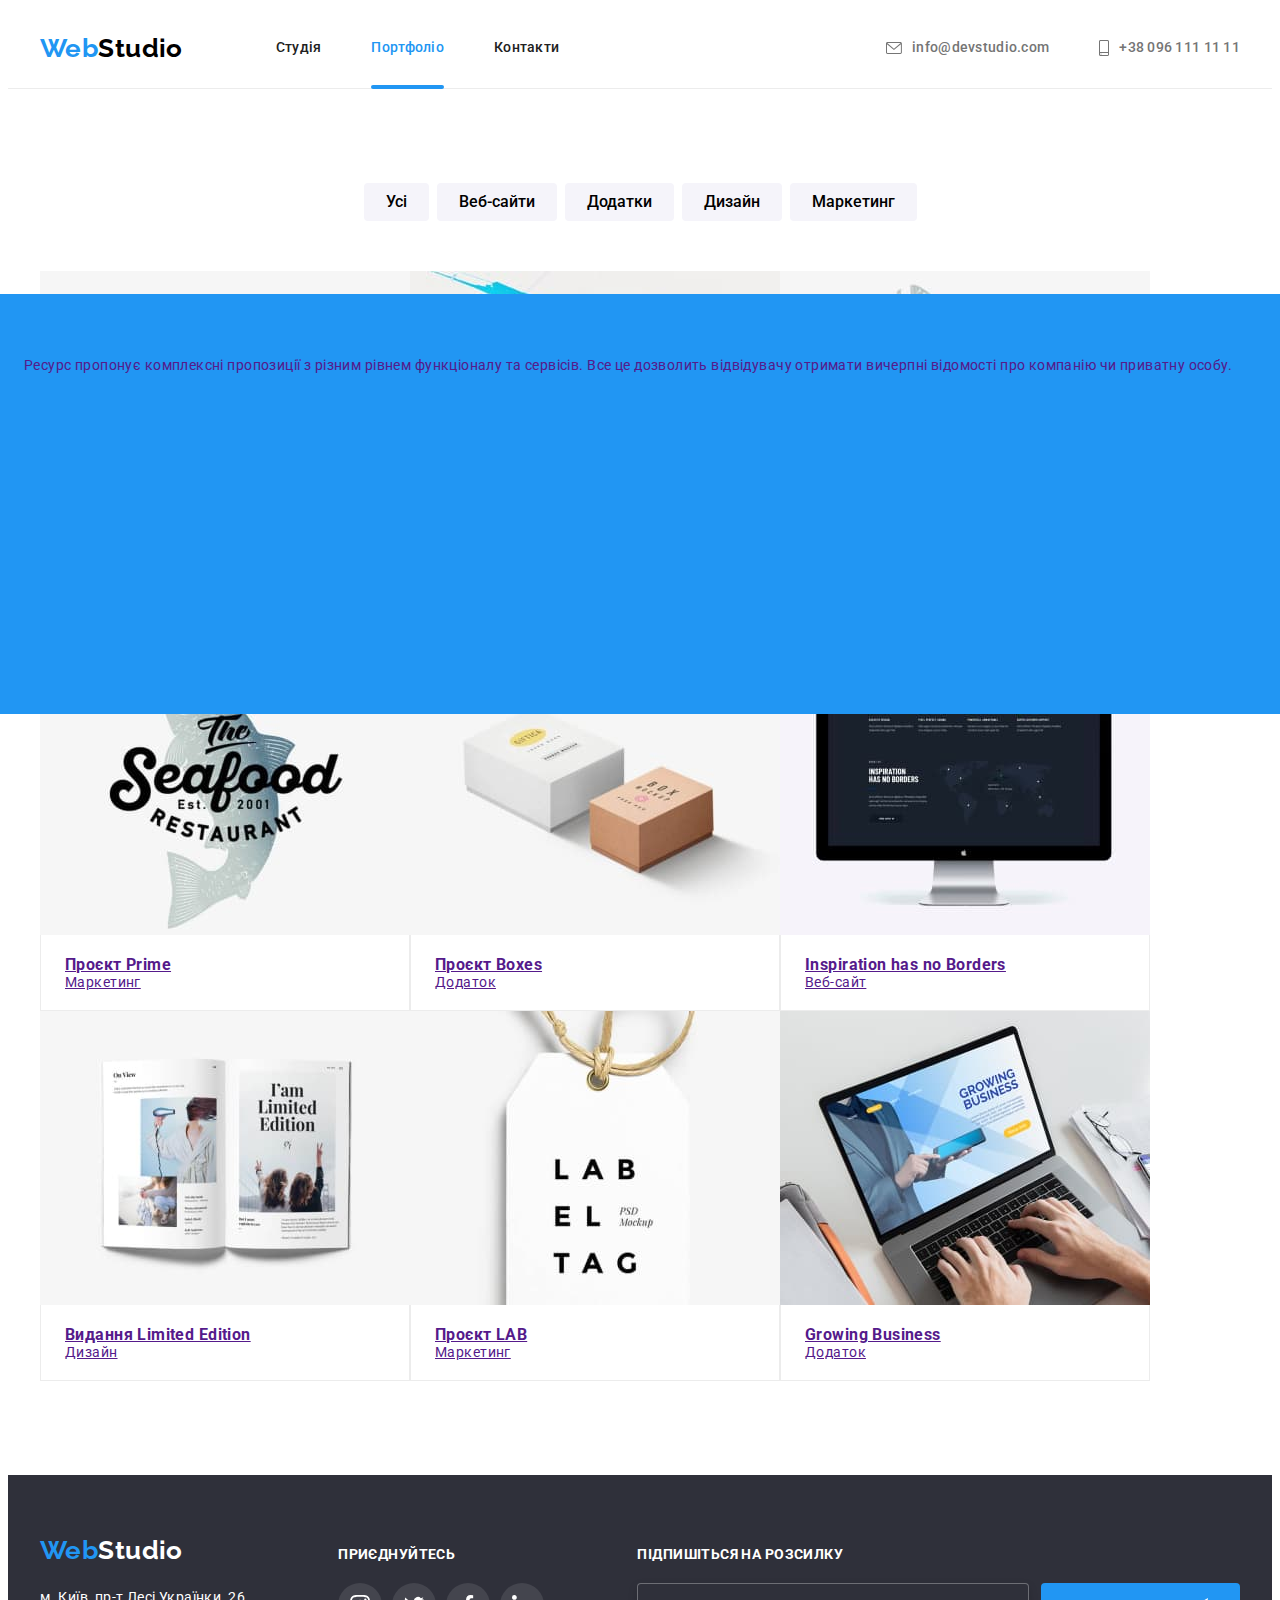
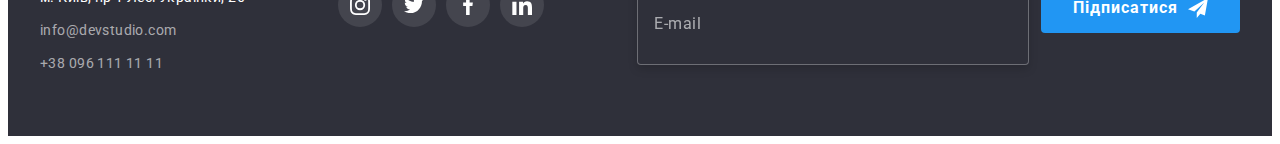
==== portfolio.html @ 53ff7c32 "update portfolio.html" ====
<!DOCTYPE html>
<html lang="uk">

<head>
	<meta charset="UTF-8" />
	<meta http-equiv="X-UA-Compatible" content="IE=edge" />
	<meta name="viewport" content="width=device-width, initial-scale=1.0" />
	<title>goit-markup-hw-07</title>
	<link rel="preconnect" href="https://fonts.googleapis.com">
	<link rel="preconnect" href="https://fonts.gstatic.com" crossorigin>
	<link
		href="https://fonts.googleapis.com/css2?family=Raleway:wght@700&family=Roboto:wght@400;500;700;900&display=swap"
		rel="stylesheet">
	<link rel="stylesheet" href="https://cdnjs.cloudflare.com/ajax/libs/modern-normalize/1.1.0/modern-normalize.min.css"
		integrity="sha512-wpPYUAdjBVSE4KJnH1VR1HeZfpl1ub8YT/NKx4PuQ5NmX2tKuGu6U/JRp5y+Y8XG2tV+wKQpNHVUX03MfMFn9Q=="
		crossorigin="anonymous" referrerpolicy="no-referrer" />
	<link rel="stylesheet" href="./css/styles.css" />

</head>

<body>
	<header class="page-header">
		<div class="container">
			<div class="header-container">
				<nav class="site-nav">
					<a class="logo" href="./index.html">Web<span class="logo-header">Studio</span></a>
					<ul class="list header-list">
						<li class="nav-item">
							<a class="link nav-link" href="./index.html">Студія</a>
						</li>
						<li class="nav-item">
							<a class="link nav-link current" href="./portfolio.html">Портфоліо</a>
						</li>
						<li class="nav-item">
							<a class="link nav-link" href="#">Контакти</a>
						</li>
					</ul>
				</nav>
				<ul class="list header-address">
					<li class="address-item">
						<a class="link address-link" href="mailto:info@devstudio.com">
							<svg width="16" height="12">
								<use href="./images/icons.svg#icon-envelope"></use>
							</svg>
							info@devstudio.com
						</a>
					</li>
					<li class="address-item">
						<a class="link phone-link" href="tel:+380961111111">
							<svg width="10" height="16">
								<use href="./images/icons.svg#icon-smartphone"></use>
							</svg>
							+38 096 111 11 11
						</a>
					</li>
				</ul>
			</div>
		</div>
	</header>

	<main>
		<section class="section">

			<div class="container">

				<h1 class="visually-hidden">Портфоліо</h1>
				<ul class="list filter-list">
					<li>
						<button class="portfolio-button" type="button">Усі</button>
					</li>
					<li>
						<button class="portfolio-button" type="button">Веб-сайти</button>
					</li>
					<li>
						<button class="portfolio-button" type="button">Додатки</button>
					</li>
					<li>
						<button class="portfolio-button" type="button">Дизайн</button>
					</li>
					<li>
						<button class="portfolio-button" type="button">Маркетинг</button>
					</li>
				</ul>


				<ul class="portfolio-work list">


					<li class="portfolio-work__item">
						<a class="portfolio-work__link" href="">
							<div class="portfolio-work__image">
								<img src="./images/website.jpg" alt="Ноутбук с зображенням сайту" width="370" />
								<div class="overlay">
									<p class="overlay__text">Ресурс пропонує комплексні пропозиції з різним рівнем функціоналу та
										сервісів. Все це
										дозволить відвідувачу отримати
										вичерпні відомості про компанію чи приватну особу.
									</p>
								</div>
							</div>
							<div class="portfolio-card">
								<h3 class="portfolio-card__title">Технокряк</h3>
								<p class="portfolio-card__subtitle">Веб-сайт</p>
							</div>
						</a>
					</li>

					<li class="portfolio-work__item">
						<a class="portfolio-work__link" href="">
							<div class="portfolio-work__image">
								<img src="./images/poster.jpg" alt="Два гравця в баскетбол" width="370" />
								<div class="overlay">
									<p class="overlay__text">Ресурс пропонує комплексні пропозиції з різним рівнем функціоналу та
										сервісів. Все це
										дозволить відвідувачу отримати
										вичерпні відомості про компанію чи приватну особу.
									</p>
								</div>
							</div>
							<div class="portfolio-card">
								<h3 class="portfolio-card__title">Постер New Orlean vs Golden Star</h3>
								<p class="portfolio-card__subtitle">Дизайн</p>
							</div>
						</a>
					</li>
					<li class="portfolio-work__item">
						<a class="portfolio-work__link" href="">
							<div class="portfolio-work__image">
								<img src="./images/restaurant-seafood.jpg" alt="Емблема ресторану " width="370" />
								<div class="overlay">
									<p class="overlay__text">Ресурс пропонує комплексні пропозиції з різним рівнем функціоналу та
										сервісів. Все це
										дозволить відвідувачу отримати
										вичерпні відомості про компанію чи приватну особу.
									</p>
								</div>
							</div>
							<div class="portfolio-card">
								<h3 class="portfolio-card__title">Ресторан Seafood</h3>
								<p class="portfolio-card__subtitle">Додаток</p>
							</div>
						</a>
					</li>
					<li class="portfolio-work__item">
						<a class="portfolio-work__link" href="">
							<div class="portfolio-work__image">
								<img src="./images/restaurant-seafood.jpg" alt="Емблема ресторану " width="370" />
								<div class="overlay">
									<p class="overlay__text">Ресурс пропонує комплексні пропозиції з різним рівнем функціоналу та
										сервісів. Все це
										дозволить відвідувачу отримати
										вичерпні відомості про компанію чи приватну особу.
									</p>
								</div>
							</div>
							<div class="portfolio-card">
								<h3 class="portfolio-card__title">Проєкт Prime</h3>
								<p class="portfolio-card__subtitle">Маркетинг</p>
							</div>
						</a>
					</li>
					<li class="portfolio-work__item">
						<a class="portfolio-work__link" href="">
							<div class="portfolio-work__image">
								<img src="./images/boxes.jpg" alt="Дві коробки" width="370" />
								<div class="overlay">
									<p class="overlay__text">Ресурс пропонує комплексні пропозиції з різним рівнем функціоналу та
										сервісів. Все це
										дозволить відвідувачу отримати
										вичерпні відомості про компанію чи приватну особу.
									</p>
								</div>
							</div>
							<div class="portfolio-card">
								<h3 class="portfolio-card__title">Проєкт Boxes</h3>
								<p class="portfolio-card__subtitle">Додаток</p>
							</div>
						</a>
					</li>
					<li class="portfolio-work__item">
						<a class="portfolio-work__link" href="">
							<div class="portfolio-work__image">
								<img src="./images/monoblock-apple.jpg" alt="Комп'ютер" width="370" />
								<div class="overlay">
									<p class="overlay__text">Ресурс пропонує комплексні пропозиції з різним рівнем функціоналу та
										сервісів. Все це
										дозволить відвідувачу отримати
										вичерпні відомості про компанію чи приватну особу.
									</p>
								</div>
							</div>
							<div class="portfolio-card">
								<h3 class="portfolio-card__title">Inspiration has no Borders</h3>
								<p class="portfolio-card__subtitle">Веб-сайт</p>
							</div>
						</a>
					</li>
					<li class="portfolio-work__item">
						<a class="portfolio-work__link" href="">
							<div class="portfolio-work__image">
								<img src="./images/magazine.jpg" alt="Журнал" width="370" />
								<div class="overlay">
									<p class="overlay__text">Ресурс пропонує комплексні пропозиції з різним рівнем функціоналу та
										сервісів. Все це
										дозволить відвідувачу отримати
										вичерпні відомості про компанію чи приватну особу.
									</p>
								</div>
							</div>
							<div class="portfolio-card">
								<h3 class="portfolio-card__title">Видання Limited Edition</h3>
								<p class="portfolio-card__subtitle">Дизайн</p>
							</div>
						</a>
					</li>
					<li class="portfolio-work__item">
						<a class="portfolio-work__link" href="">
							<div class="portfolio-work__image">
								<img src="./images/label.jpg" alt="Лейба" width="370" />
								<div class="overlay">
									<p class="overlay__text">Ресурс пропонує комплексні пропозиції з різним рівнем функціоналу та
										сервісів. Все це
										дозволить відвідувачу отримати
										вичерпні відомості про компанію чи приватну особу.
									</p>
								</div>
							</div>
							<div class="portfolio-card">
								<h3 class="portfolio-card__title">Проєкт LAB</h3>
								<p class="portfolio-card__subtitle">Маркетинг</p>
							</div>
						</a>
					</li>
					<li class="portfolio-work__item">
						<a class="portfolio-work__link" href="">
							<div class="portfolio-work__image">
								<img src="./images/growing-business.jpg" alt="Людина працює за ноутбуком" width="370" />
								<div class="overlay">
									<p class="overlay__text">Ресурс пропонує комплексні пропозиції з різним рівнем функціоналу та
										сервісів. Все це
										дозволить відвідувачу отримати
										вичерпні відомості про компанію чи приватну особу.
									</p>
								</div>
							</div>
							<div class="portfolio-card">
								<h3 class="portfolio-card__title" lang="en">Growing Business</h3>
								<p class="portfolio-card__subtitle">Додаток</p>
							</div>
						</a>
					</li>
				</ul>
			</div>
		</section>
	</main>
	<footer class="page-footer">
		<div class="container footer-container">
			<div class="footer-main">
				<a class="logo" href="./index.html">Web<span class="logo-footer">Studio</span></a>
				<address class="address">
					<ul class="list">
						<li class="address-footer">
							<a class="link" href="https://goo.gl/maps/2ffVsnF2zKhLbxtcA" target="_blank"
								rel="noopener noreferrer nofollow">м.
								Київ, пр-т Лесі Українки, 26</a>
						</li>
						<li class="mail-footer">
							<a class="link" href="mailto:info@devstudio.com">info@devstudio.com</a>
						</li>
						<li class="phone-footer">
							<a class="link" href="tel:+380961111111">+38 096 111 11 11</a>
						</li>
					</ul>
				</address>
			</div>
			<div class="footer-network">
				<h3 class="footer-title">приєднуйтесь</h3>
				<ul class="list network-list">
					<li class="network-item">
						<a class="link network-link" href="">
							<svg class="network-icon" width="20" height="20">
								<use href="./images/icons.svg#icon-instagram"></use>
							</svg>
						</a>
					</li>
					<li class="network-item">
						<a class="network-link" href="">
							<svg class="network-icon" width="20" height="20">
								<use href="./images/icons.svg#icon-twitter"></use>
							</svg>
						</a>
					</li>
					<li class="network-item">
						<a class="network-link" href="">
							<svg class="network-icon" width="20" height="20">
								<use href="./images/icons.svg#icon-facebook"></use>
							</svg>
						</a>
					</li>
					<li class="network-item">
						<a class="network-link" href="">
							<svg class="network-icon" width="20" height="20">
								<use href="./images/icons.svg#icon-linkedin"></use>
							</svg>
						</a>
					</li>
				</ul>
			</div>

			<div class="footer-mailing">
				<h3 class="footer-title">Підпишіться на розсилку</h3>
				<ul class="list mailing-list">
					<li><input class="footer-frm" id="mail" type="email" name="mail" placeholder="E-mail" /></li>
					<li><button class="footer-btn" type="button">Підписатися
							<svg class="icon-mailing" width="20" height="20">
								<use href="./images/icons.svg#icon-send"></use>
							</svg>
						</button></li>
				</ul>
			</div>

		</div>

	</footer>
</body>

</html>
---- css/styles.css ----
:root {
	--primery-text-color: #212121;
	--secondary-text-color: #757575;
	--main-white-color: #FFFFFF;
	--accent-color: #2196F3;
	--secondary-background-color: #2F303A;
	--team-background-color : #F5F4FA;
	--logo-main-color: #000000;
	--addrees-color: rgba(255, 255, 255, 0.6);
	--secondary-accent-color: #188CE8;
	--border-color: #ECECEC;
	--background-hero-color: #C4C4C4;
	--icons-color: #AFB1B8;
	--timing-function: cubic-bezier(0.4, 0, 0.2, 1);
}

.visually-hidden {
	position: absolute;
	white-space: nowrap;
	width: 1px;
	height: 1px;
	overflow: hidden;
	border: 0;
	padding: 0;
	clip: rect(0 0 0 0);
	clip-path: inset(50%);
	margin: -1px;
}

body{
	color: var(--primery-text-color);
	background-color: var(--main-white-color);
	font-size: 14px;
	font-family: 'Roboto', sans-serif;
	letter-spacing: 0.03em;
}

h1,
h2, 
h3,
h4,
h5,
h6,
p,
ul{
	margin: 0;
	padding: 0;
}

img{
	display: block;
	max-width: 100%;
	height: auto;
}

.list {
	list-style: none;
}

.link {
	text-decoration: none;
	color: inherit;

	transition: color 250ms var(--timing-function);
}

.link:hover,
.link:focus {
	color: var(--accent-color);
}

.container{
	max-width: 1200px;
	margin-left: auto;
	margin-right: auto;
	padding-left: 15px;
	padding-right: 15px;
	/* outline: 2px solid green; */
}

.section {
	padding-bottom: 94px;
	padding-top: 94px;
}

/* header */
.page-header{
	border-bottom: 1px solid var(--border-color);
	}

.header-container{
	display: flex;
	align-items: center;
	justify-content: space-between;
	}
/* Top-line */

/* logo */

.logo{
	color: var(--accent-color);
	font-family: 'Raleway', sans-serif;
	font-weight: 700;
	font-size: 26px;
	line-height: 1.19;
	text-decoration: none;
}

.logo-header{
	color: var(--logo-main-color);

	transition: color 250ms var(--timing-function);
}


.logo .logo-header:hover,
.logo .logo-header:focus{
	color: var(--accent-color);
}

/* navigation */

.site-nav {
	display: flex;
	align-items: center;
}

.nav-link {
	position: relative;

	display: block;
	padding-top: 32px;
	padding-bottom: 32px;
}

.nav-item+.nav-item {
	display: flex;
	margin-left: 50px;
}

.header-list {
	font-weight: 500;
	font-size: 14px;
	line-height: 1.14;
	letter-spacing: 0.02em;

	display: flex;
	margin-left: 93px;
}

.current {
	color: var(--accent-color);
}

/*підкреслення посилання поточної сторінки через ::after та позиціювання  (position: relative; 	position: absolute;)*/

.nav-link.current::after{
	position: absolute;
	content: '';
	bottom: -1px;
	left: 0;

	width: 100%;
	height: 4px;

	background-color: var(--accent-color);
	border-radius: 2px;


}

/* header address */

.header-address{
	color: var(--secondary-text-color);
	font-weight: 500;
	letter-spacing: 0.02em;
	line-height: 1.14;

	display: flex;
	align-items: center;
}

.address-item + .address-item{
	margin-left: 50px;
}

.address-link{
	display: flex;
	fill: currentColor;
	align-items: center;
	gap: 10px;
}

.phone-link{
	display: flex;
	fill: currentColor;
	align-items: center;
	gap: 10px;
}

/* Hero */
.hero{
	background-color: var(--background-hero-color);
	}

.hero-background {
	max-width: 1600px;
	height: 600px;
	margin-left: auto;
	margin-right: auto;

	background-image: linear-gradient(to right, 
	rgba(47, 48, 58, 0.4),rgba(47, 48, 58, 0.4)),
	url('../images/hero-image.jpg');
	background-size: cover;
	background-position: center;
}

.hero-container{
	padding-top: 200px;
	padding-bottom: 200px;
}

.hero-title{
	color: var(--main-white-color);
	font-weight: 900;
	font-size: 44px;
	line-height: 1.36;
	letter-spacing: 0.06em;
	text-transform: uppercase;
	text-align: center;

	margin-left: auto;
	margin-right: auto;
	width: 696px;
	}
	
.hero-button{
	color: var(--main-white-color);
	background-color: var(--accent-color);
	font-family: inherit;
	font-weight: 700;
	font-size: 16px;
	line-height: 1.87;
	font-style: normal;
	cursor: pointer;
	letter-spacing: 0.06em;
	
	padding: 10px 32px;
	text-align: center;
	display: flex;
	align-items: center;

	border-radius: 4px;
	border: 0;
	box-shadow: 0px 4px 4px rgba(0, 0, 0, 0.15);
	margin-left: auto;
	margin-right: auto;
	margin-top: 30px;
	
	transition: background-color 250ms var(--timing-function);
}

.hero-button:hover,
.hero-button:focus{
	background-color: var(--secondary-accent-color);
}

/* Modal */

.backdrop{
position: fixed;
top:0;
left:0;
z-index: 1;

width: 100%;
height: 100%;

background-color: rgba(0, 0, 0, 0.2);

opacity: 1;
transition: opacity 250ms var(--timing-function);

}

.backdrop.is-hidden{
	opacity: 0;
	pointer-events: none;
	/* visibility: hidden; ? */
}

.backdrop.is-hidden .modal{
	transform: scale(0.5) translate(-50%, -50%);
}

.modal{
	position: absolute;
	top: 50%;
	left: 50%;
		
	width: 528px;
	
	padding: 40px;
	
	background-color: var(--main-white-color);

	transform: scale(1) translate(-50%, -50%);

	transition: transform 250ms var(--timing-function);
}

.modal-button{
	width: 30px;
	height: 30px;

	display: flex;
	justify-content: center;
	align-items: center;

	border-radius: 50%;
	border: 1px solid rgba(0, 0, 0, 0.1);
	background: var(--main-white-color);
	
	position: absolute;
	top: 8px;
	right: 8px;

	cursor: pointer;
}

.close-icon {
	fill: currentColor;
	transition: fill 250ms var(--timing-function);
}

.modal-button:hover .close-icon{
	fill: var(--accent-color)
}

	/* signup-form */

.form-title{
		
	font-weight: 700;
	font-size: 20px;
	line-height: 1.15;
		
	text-align: center;

	margin-bottom: 20px;
}

.form-label{
	color: var(--secondary-text-color);
	font-size: 12px;
	line-height: 1.16;
	letter-spacing: 0.01em;
	display: block;
	margin-bottom: 4px;
}

.form-thumb{
position: relative;
margin-bottom: 10px;

transition: fill 250ms var(--timing-function);
}

.form-thumb:hover {
	fill: var(--accent-color);
}

.form-icon{
	position: absolute;
	width: 18px;
	height: 18px;
	top: 50%;
	left: 12px;
	transform: translateY(-50%);

	transition: fill 250ms var(--timing-function) ;
}

.form-input{
	width: 100%;
	height: 40px;
	padding: 12px 12px 12px 42px ;
	outline: none;

	font-family: 'Roboto';
	font-style: normal;
	font-weight: 400;
	font-size: 12px;
	line-height: 1.16;
	letter-spacing: 0.01em;
	
	color: var(--primery-text-color);

	border: 1px solid rgba(33, 33, 33, 0.2);
	border-radius: 4px;
	cursor: pointer;

	transition: border 250ms var(--timing-function);
}

.form-input,
.form-input:focus~.form-icon {
	fill: var(--accent-color);
}

.form-input:hover,
.form-input:focus{
	border: 1px solid var(--accent-color);
}

.form-comment{
	width: 100%;
	height: 120px;
	resize: none;
	padding: 12px 16px;
	
	margin-bottom: 20px;
	outline: none;

	font-family: 'Roboto';
	font-style: normal;
	font-weight: 400;
	font-size: 12px;
	line-height: 1.16;
	letter-spacing: 0.01em;

	color: var(--primery-text-color);

	border: 1px solid rgba(33, 33, 33, 0.2);
	border-radius: 4px;
}

.form-comment::placeholder{
	font-family: 'Roboto';
	font-style: normal;
	font-weight: 400;
	font-size: 12px;
	line-height: 1.16;
	letter-spacing: 0.01em;

	color: rgba(117, 117, 117, 0.5);
}

/* Checkbox  */

.checkbox-input {
	appearance: none;
}

.checkbox-label {
	color: var(--secondary-text-color);
	line-height: 1.71;
	cursor: pointer;
}

.terms-link {
	color: var(--accent-color);
}

.checkbox {
	position: relative;
	margin-bottom: 30px;
}

.checkbox-label {
	padding-left: 36px;
}

.checkbox-icon {
	content: "";
	position: absolute;
	z-index: -1;
	fill: var(--main-white-color);
	fill-opacity: 0;
	top: 50%;
	left: 13px;
	transform: translateY(-50%);
	width: 16px;
	height: 15px;
	border: 2px solid var(--primery-text-color);
	border-radius: 2px;

	transition: background-color 250ms var(--timing-function),
	fill-opacity 250ms var(--timing-function);
}

.checkbox-input:checked+.checkbox-icon {
	background-color: var(--accent-color);
	border-color: var(--accent-color);
	border: none;
	fill: var(--main-white-color);
	fill-opacity: 1;
	}

/* --- --------------------------------------------*/


.form-button{
		color: var(--main-white-color);
		background-color: var(--accent-color);
		font-family: inherit;
		font-weight: 700;
		font-size: 16px;
		line-height: 1.87;
		font-style: normal;
		cursor: pointer;
		letter-spacing: 0.06em;
	
		padding: 10px 52px;
		text-align: center;
		display: flex;
		align-items: center;
	
		border-radius: 4px;
		border: 0;
		box-shadow: 0px 4px 4px rgba(0, 0, 0, 0.15);
		margin-left: auto;
		margin-right: auto;
		
		transition: background-color 250ms var(--timing-function);
}

.form-button:hover,
.form-button:focus{
	background: var(--secondary-accent-color);
	}




	/* Features */



.features-list{
	display: flex;
	
	}

.features-item{
	width: 270px;
	margin-right: 30px;

}

.features-item:last-child{
	margin-right: 0;
}

.features-rectangle{
	width: 270px;
	height: 120px;
	background-color: var(--team-background-color);
	display: flex;
	align-items: center;
	justify-content: center;
	margin-bottom: 30px;
}

.features-title{
	font-weight: 700;
	font-size: 14px;
	line-height: 1.14;
	text-transform: uppercase;
}

.features-text{
	color: var(--secondary-text-color);
	margin-top: 10px;
	line-height: 1.71;
}


/* What do we do? technology*/

.technology-section{
	padding-top: 0;
}

.title{
	font-weight: 700;
	font-size: 36px;
	line-height: 1.16;
	text-align: center;
}

.technology-list{
	display: flex;
	margin-top: 50px;
}

.technology-item{
	margin-right: 30px;
}

.technology-item:last-child{
	margin-right: 0;
}

.technology-thumb{
	position: relative;
}

.technology-text{
	position: absolute;
	bottom: 0;
	width:100%;
	padding-top: 27px;
	padding-bottom: 27px;

	color: var(--main-white-color);
	background: rgba(47, 48, 58, 0.8);
	
	font-weight: 700;
	line-height: 1.14;
	text-align: center;
	text-transform: uppercase;
}


/* Our team */
.team-section{
	background-color:var(--team-background-color);
}

.team-list{
	display: flex;
	margin-top: 50px;
}

.team-item {
	background-color: var(--main-white-color);
	box-shadow: 0px 1px 3px rgba(0, 0, 0, 0.12), 0px 1px 1px rgba(0, 0, 0, 0.14), 0px 2px 1px rgba(0, 0, 0, 0.2);
	border-radius: 0px 0px 4px 4px;

	width: 270px;
	margin-right: 30px;
}

.team-item:last-child{
	margin-right: 0;
}

.team-card {
	padding-top: 30px;
	padding-bottom: 16px;
}

.team-name{
font-weight: 500;
font-size: 16px;
line-height: 1.19;
text-align: center;

margin-bottom: 10px;
}

.team-position{
	color: var(--secondary-text-color);
	font-size: 16px;
	line-height: 1.19;
	text-align: center;
}


.social-list {
	display: flex;
	justify-content: center;
	gap: 10px;
	padding-bottom: 30px;
}


.social-link {
	width: 44px;
	height: 44px;
	display: flex;
	align-items: center;
	justify-content: center;
	border-radius: 50%;

	transition: background-color 250ms var(--timing-function);
}

.social-link:hover,
.social-link:focus{
	background-color: var(--accent-color);
}

.social-icon{
	fill: var(--icons-color);

	transition: fill 250ms var(--timing-function);
}

.social-link:hover .social-icon,
.social-link:focus .social-icon{
	fill: var(--main-white-color);
}

/* CUSTOMERS */

.customers-title{
	margin-bottom: 50px;
}

.customers-list{
	display: flex;
	justify-content: center;
	gap: 30px;
}

.customers-link{
	width: 170px;
	height: 92px;
	display: flex;
	align-items: center;
	justify-content: center;

	border: 1px solid #AFB1B8;
	border-radius: 4px;

	transition: border 250ms var(--timing-function);
}

.customers-icon{
	fill: var(--icons-color);

	transition: fill 250ms var(--timing-function);
}

.customers-link:hover,
.customers-link:focus{
	border: 1px solid #2196F3;
}
.customers-link:hover .customers-icon,
.customers-link:focus .customers-icon{
	fill: var(--accent-color);
}
/* footer */

.page-footer {
	background-color: var(--secondary-background-color);
	padding-top: 60px;
	padding-bottom: 60px;
}

.footer-container{
	display: flex;
	align-items: baseline;
	justify-content:space-between;
}
.logo-footer{
	color: var(--main-white-color);

	transition: color 250ms var(--timing-function);
}

.logo-footer:hover,
.logo-footer:focus{
	color: var(--accent-color);
}

.address {
	font-style: normal;
	line-height: 1.71;
}

.address-footer {
	color: var(--main-white-color);
	margin-top: 20px;
}
	
.mail-footer {
	color: var(--addrees-color);
	margin-top: 9px;
}
	
.phone-footer {
	color: var(--addrees-color);
	margin-top: 9px;
}


.footer-title{
	font-weight: 700;
	line-height: 1.14;
	font-size: 14px;
	text-transform: uppercase;
	color: var(--main-white-color);
	margin-bottom: 20px;
}

.network-list {
	display: flex;
	justify-content: center;
	gap: 10px;
}


.network-link {
	width: 44px;
	height: 44px;
	display: flex;
	align-items: center;
	justify-content: center;
	border-radius: 50%;
	background-color: rgba(255, 255, 255, 0.1);

	transition: background-color 250ms var(--timing-function);
}

.network-link:hover,
.network-link:focus {
	background-color: var(--accent-color);
}

.network-icon {
	fill: var(--main-white-color);
}

/* footer form */



.mailing-list{
	display: flex;
	justify-content: center;
	gap: 12px;
}

.footer-frm {
	width: 358px;
	height: 50px;
	padding: 15px 16px;

	border: 1px solid rgba(255, 255, 255, 0.3);
	filter: drop-shadow(0px 4px 4px rgba(0, 0, 0, 0.15));
	border-radius: 4px;
	
	font-family: 'Roboto';
	font-style: normal;
	font-weight: 400;
	font-size: 16px;
	line-height: 1.25;
	letter-spacing: 0.03em;
	
	color: var(--main-white-color);

	outline: none;
	background-color: var(--secondary-background-color);
}

.footer-frm::placeholder {
	font-family: 'Roboto';
	font-style: normal;
	font-weight: 400;
	font-size: 16px;
	line-height: 1.25;
	letter-spacing: 0.03em;
	
	color: rgba(255, 255, 255, 0.6);;
}

.footer-btn {
	color: var(--main-white-color);
	background-color:var(--accent-color);
	font-family: inherit;
	font-weight: 700;
	font-size: 16px;
	line-height: 1.87;
	font-style: normal;
	cursor: pointer;
	letter-spacing: 0.06em;

	padding: 10px 32px;

	
	display: flex;
	text-align: center;
	align-items: center;

	border-radius: 4px;
	border: none;

	transition: background-color 250ms var(--timing-function),
	box-shadow 250ms var(--timing-function);

}

.footer-btn:hover {
	background-color: var(--secondary-accent-color);
	box-shadow: 0px 4px 4px rgba(0, 0, 0, 0.15);
}

.footer-btn .icon-mailing {

	display: flex;
	fill: currentColor;
	align-items: center;
	margin-left: 10px;

	transition: transform 250ms var(--timing-function);
}




/* portfolio */

.filter-list{
	justify-content: center;
	gap: 8px;
	display: flex;

	margin-bottom: 50px;
}
.portfolio-button{
	font-family: inherit;
	font-weight: 500;
	font-size: 16px;
	line-height: 1.62;
	font-style: normal;
	cursor: pointer;

	height: 38px;
	padding: 6px 22px;
	border: 0;
	border-radius: 4px;
	background: #F5F4FA;

	transition: background-color 250ms var(--timing-function), color 250ms var(--timing-function), box-shadow 250ms var(--timing-function);
}

.portfolio-button:hover,
.portfolio-button:focus{
	color: var(--main-white-color);
	background-color: var(--accent-color);

	box-shadow: 0px 3px 1px rgba(0, 0, 0, 0.1), 0px 1px 2px rgba(0, 0, 0, 0.08), 0px 2px 2px rgba(0, 0, 0, 0.12);
}

/* portfolio-work */
/* калькулятор для лучшей верстки:
calc (100% - {	сумма зазоров в строке * значение маржина}px) / количество элементов в строке */

.portfolio-work{
	display: flex;
	flex-wrap: wrap;
	}

.portfolio-card .title{
	margin-bottom: 4px;
}
.portfolio-item{
	width: 370px;
	margin-right: 30px;
	margin-bottom: 30px;
}

.portfolio-item:nth-child(3n) {
	margin-right: 0;
}

.portfolio-item:nth-last-child(-n+3){
	margin-bottom: 0;
}

.portfolio-link {
	text-decoration: none;
	color: inherit;
	display: block;

	transition: box-shadow 250ms var(--timing-function);
}

.portfolio-link:hover,
.portfolio-link:focus{
	box-shadow: 0px 1px 1px rgba(0, 0, 0, 0.12),
			0px 4px 4px rgba(0, 0, 0, 0.06),
			1px 4px 6px rgba(0, 0, 0, 0.16);
}

.portfolio-link:hover .overlay,
.portfolio-link:focus .overlay{
		transform: translatey(-100%);
}

.portfolio-image{
	position: relative;
	overflow: hidden;
}

/* overlay */

.overlay{
	position: absolute;

	width: 100%;
	height: 294px;
	padding: 63px 24px;
	display: block;

	top: 294px;
	left: 0;

	background: rgba(33, 150, 243, 0.9);

	transform: translatey(0);
	transition: transform 250ms var(--timing-function);
}

.overlay-text{
	color: var(--main-white-color);
	font-size: 18px;
	line-height: 1.55;
}

.portfolio-card{
	padding: 20px 24px;
	border-left: 1px solid var(--border-color);
	border-right: 1px solid var(--border-color);
	border-bottom: 1px solid var(--border-color);
}

.portfolio-title{
	font-weight: 700;
	font-size: 18px;
	line-height: 2;
	letter-spacing: 0.06em;
}

.portfolio-text{
	color: var(--secondary-text-color);
	font-size: 16px;
	line-height: 1.88;
}
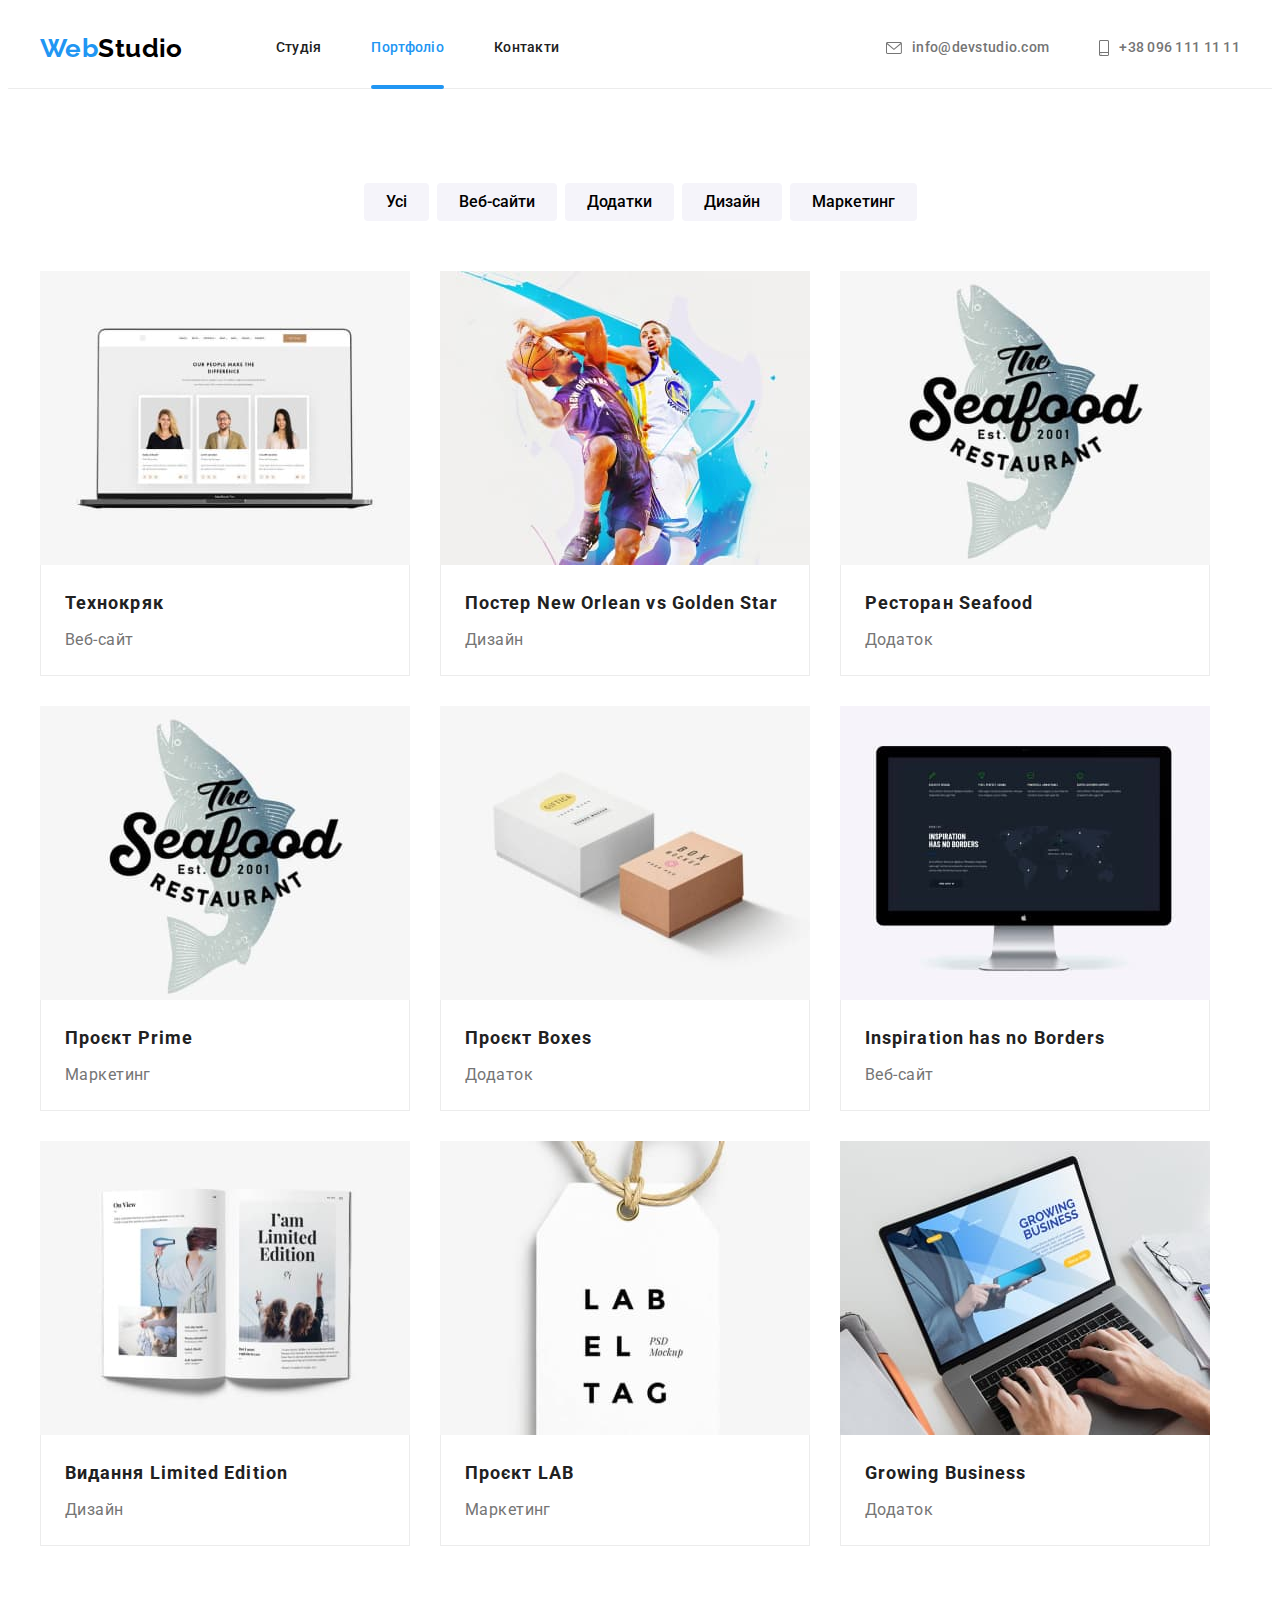
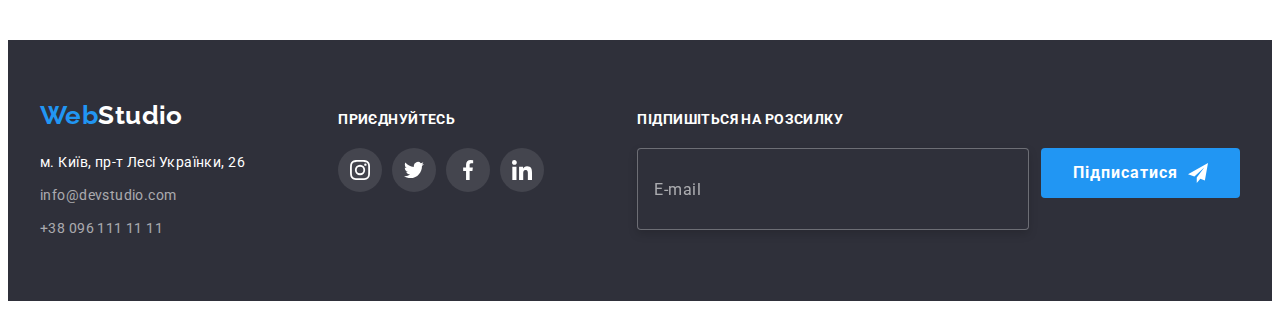
==== commit 7968c5c4: "update portfolio" ====
--- a/portfolio.html
+++ b/portfolio.html
@@ -64,21 +64,21 @@
 			<div class="container">
 
 				<h1 class="visually-hidden">Портфоліо</h1>
-				<ul class="list filter-list">
-					<li>
-						<button class="portfolio-button" type="button">Усі</button>
-					</li>
-					<li>
-						<button class="portfolio-button" type="button">Веб-сайти</button>
-					</li>
-					<li>
-						<button class="portfolio-button" type="button">Додатки</button>
-					</li>
-					<li>
-						<button class="portfolio-button" type="button">Дизайн</button>
-					</li>
-					<li>
-						<button class="portfolio-button" type="button">Маркетинг</button>
+				<ul class="list filter">
+					<li>
+						<button class="filter-button" type="button">Усі</button>
+					</li>
+					<li>
+						<button class="filter-button" type="button">Веб-сайти</button>
+					</li>
+					<li>
+						<button class="filter-button" type="button">Додатки</button>
+					</li>
+					<li>
+						<button class="filter-button" type="button">Дизайн</button>
+					</li>
+					<li>
+						<button class="filter-button" type="button">Маркетинг</button>
 					</li>
 				</ul>
 
--- a/css/styles.css
+++ b/css/styles.css
@@ -204,7 +204,7 @@
 	background-color: var(--background-hero-color);
 	}
 
-.hero-background {
+.hero__background{
 	max-width: 1600px;
 	height: 600px;
 	margin-left: auto;
@@ -215,14 +215,15 @@
 	url('../images/hero-image.jpg');
 	background-size: cover;
 	background-position: center;
-}
-
-.hero-container{
+	background-color: var(--background-hero-color);
+}
+
+.hero__container{
 	padding-top: 200px;
 	padding-bottom: 200px;
 }
 
-.hero-title{
+.hero__title{
 	color: var(--main-white-color);
 	font-weight: 900;
 	font-size: 44px;
@@ -236,7 +237,7 @@
 	width: 696px;
 	}
 	
-.hero-button{
+.hero__button{
 	color: var(--main-white-color);
 	background-color: var(--accent-color);
 	font-family: inherit;
@@ -262,8 +263,8 @@
 	transition: background-color 250ms var(--timing-function);
 }
 
-.hero-button:hover,
-.hero-button:focus{
+.hero__button:hover,
+.hero__button:focus{
 	background-color: var(--secondary-accent-color);
 }
 
@@ -915,14 +916,15 @@
 
 /* portfolio */
 
-.filter-list{
+.filter{
 	justify-content: center;
 	gap: 8px;
 	display: flex;
 
 	margin-bottom: 50px;
 }
-.portfolio-button{
+
+.filter-button{
 	font-family: inherit;
 	font-weight: 500;
 	font-size: 16px;
@@ -939,8 +941,8 @@
 	transition: background-color 250ms var(--timing-function), color 250ms var(--timing-function), box-shadow 250ms var(--timing-function);
 }
 
-.portfolio-button:hover,
-.portfolio-button:focus{
+.filter-button:hover,
+.filter-button:focus{
 	color: var(--main-white-color);
 	background-color: var(--accent-color);
 
@@ -956,24 +958,21 @@
 	flex-wrap: wrap;
 	}
 
-.portfolio-card .title{
-	margin-bottom: 4px;
-}
-.portfolio-item{
+.portfolio-work__item{
 	width: 370px;
 	margin-right: 30px;
 	margin-bottom: 30px;
 }
 
-.portfolio-item:nth-child(3n) {
+.portfolio-work__item:nth-child(3n) {
 	margin-right: 0;
 }
 
-.portfolio-item:nth-last-child(-n+3){
+.portfolio-work__item:nth-last-child(-n+3){
 	margin-bottom: 0;
 }
 
-.portfolio-link {
+.portfolio-work__link {
 	text-decoration: none;
 	color: inherit;
 	display: block;
@@ -981,19 +980,19 @@
 	transition: box-shadow 250ms var(--timing-function);
 }
 
-.portfolio-link:hover,
-.portfolio-link:focus{
+.portfolio-work__link:hover,
+.portfolio-work__link:focus{
 	box-shadow: 0px 1px 1px rgba(0, 0, 0, 0.12),
 			0px 4px 4px rgba(0, 0, 0, 0.06),
 			1px 4px 6px rgba(0, 0, 0, 0.16);
 }
 
-.portfolio-link:hover .overlay,
-.portfolio-link:focus .overlay{
+.portfolio-work__link:hover .overlay,
+.portfolio-work__link:focus .overlay{
 		transform: translatey(-100%);
 }
 
-.portfolio-image{
+.portfolio-work__image{
 	position: relative;
 	overflow: hidden;
 }
@@ -1017,11 +1016,13 @@
 	transition: transform 250ms var(--timing-function);
 }
 
-.overlay-text{
+.overlay__text{
 	color: var(--main-white-color);
 	font-size: 18px;
 	line-height: 1.55;
 }
+
+/* portfolio card */
 
 .portfolio-card{
 	padding: 20px 24px;
@@ -1030,14 +1031,15 @@
 	border-bottom: 1px solid var(--border-color);
 }
 
-.portfolio-title{
+.portfolio-card__title{
 	font-weight: 700;
 	font-size: 18px;
 	line-height: 2;
 	letter-spacing: 0.06em;
-}
-
-.portfolio-text{
+	margin-bottom: 4px;
+}
+
+.portfolio-card__subtitle{
 	color: var(--secondary-text-color);
 	font-size: 16px;
 	line-height: 1.88;
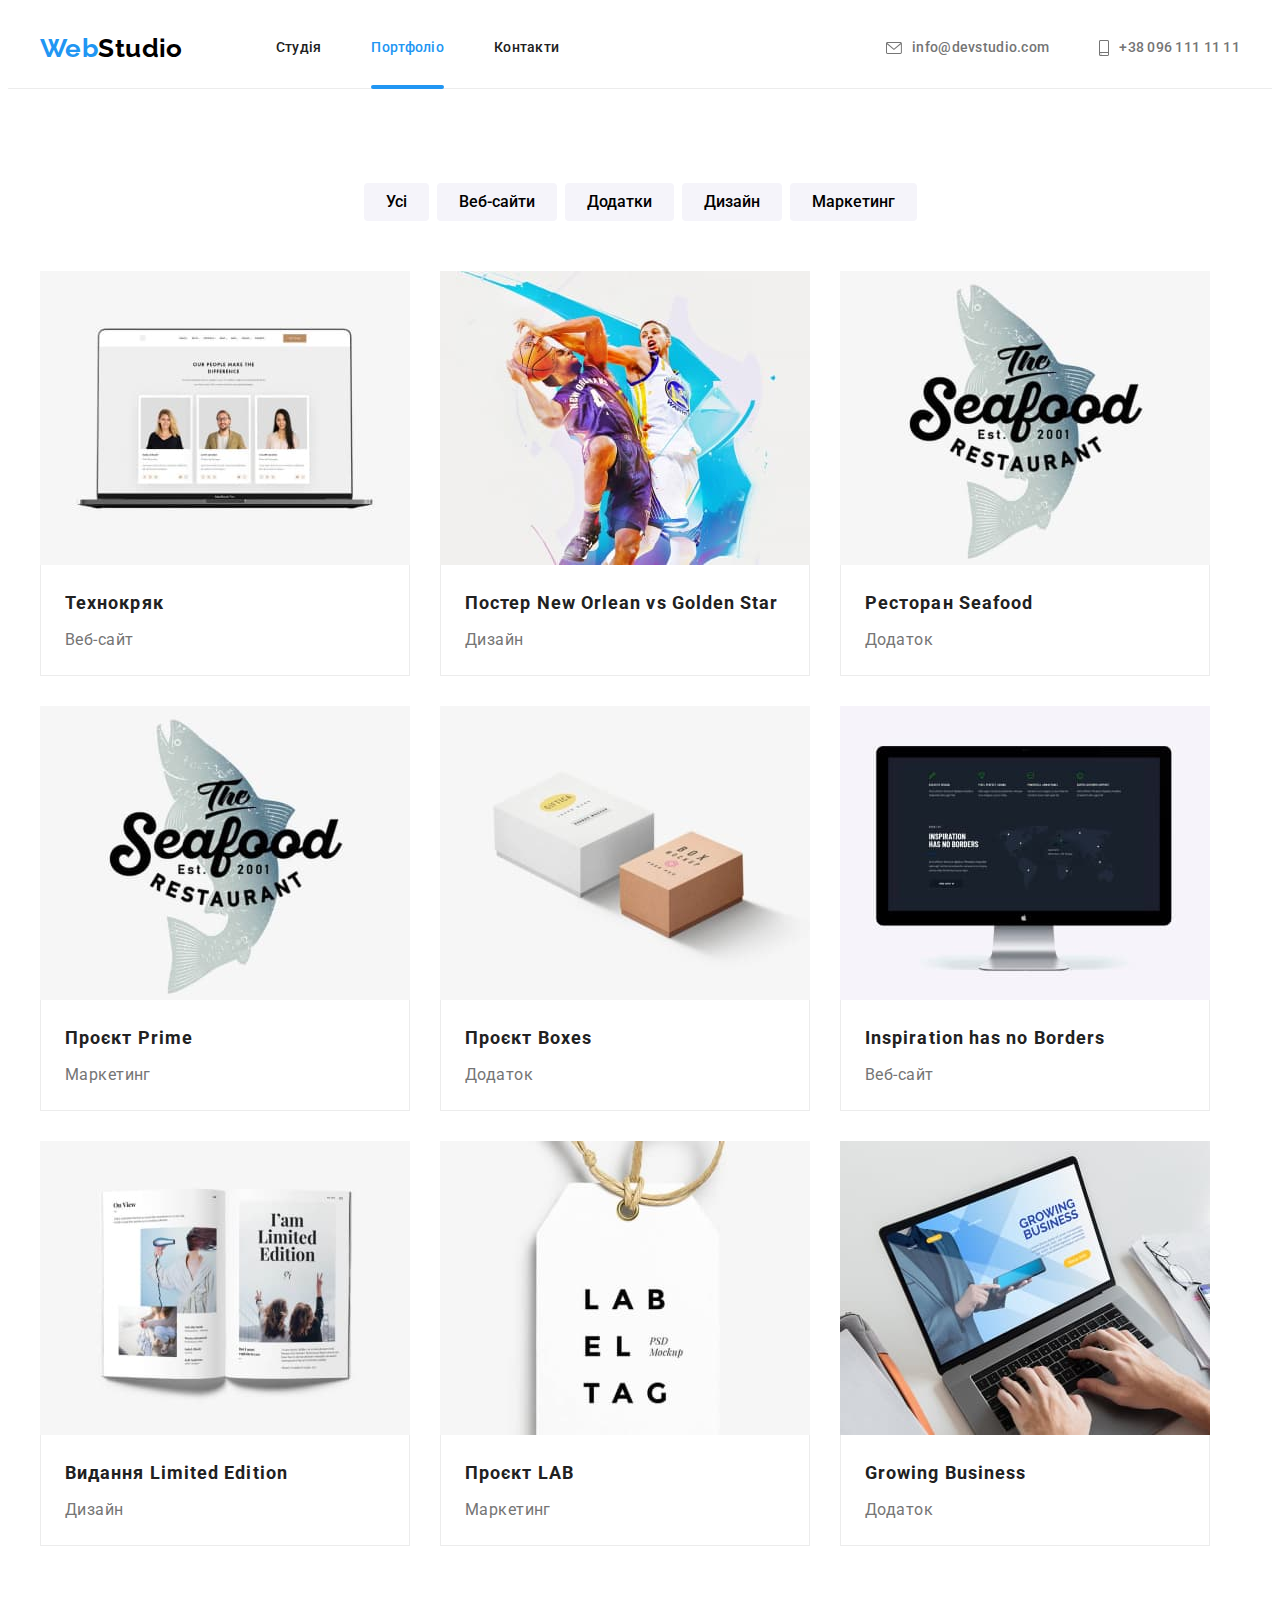
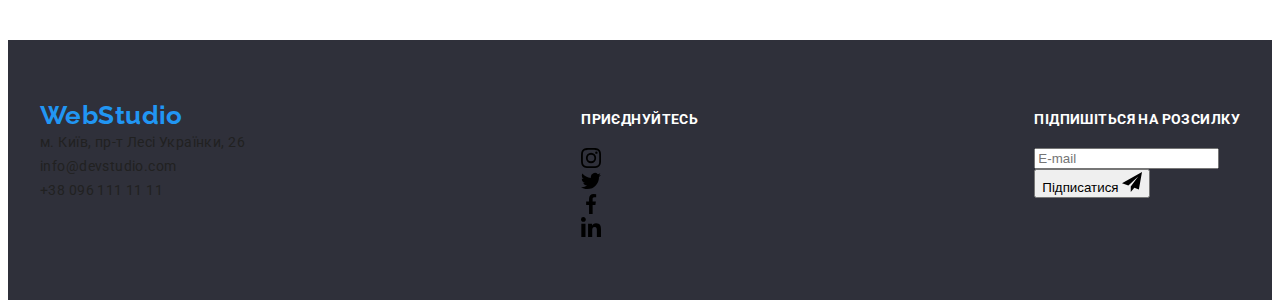
==== commit 47e45dcc: "update code" ====
--- a/portfolio.html
+++ b/portfolio.html
@@ -253,21 +253,22 @@
 			</div>
 		</section>
 	</main>
+
 	<footer class="page-footer">
 		<div class="container footer-container">
-			<div class="footer-main">
-				<a class="logo" href="./index.html">Web<span class="logo-footer">Studio</span></a>
+			<div class="footer-address">
+				<a class="logo" href="./index.html">Web<span class="footer-address__logo">Studio</span></a>
 				<address class="address">
 					<ul class="list">
-						<li class="address-footer">
+						<li class="footer-address__street">
 							<a class="link" href="https://goo.gl/maps/2ffVsnF2zKhLbxtcA" target="_blank"
 								rel="noopener noreferrer nofollow">м.
 								Київ, пр-т Лесі Українки, 26</a>
 						</li>
-						<li class="mail-footer">
+						<li class="footer-address__mail">
 							<a class="link" href="mailto:info@devstudio.com">info@devstudio.com</a>
 						</li>
-						<li class="phone-footer">
+						<li class="footer-address__tel">
 							<a class="link" href="tel:+380961111111">+38 096 111 11 11</a>
 						</li>
 					</ul>
@@ -275,31 +276,31 @@
 			</div>
 			<div class="footer-network">
 				<h3 class="footer-title">приєднуйтесь</h3>
-				<ul class="list network-list">
-					<li class="network-item">
-						<a class="link network-link" href="">
-							<svg class="network-icon" width="20" height="20">
+				<ul class="list footer-network__list">
+					<li>
+						<a class="link footer-network__link" href="">
+							<svg class="footer-network__icon" width="20" height="20">
 								<use href="./images/icons.svg#icon-instagram"></use>
 							</svg>
 						</a>
 					</li>
-					<li class="network-item">
-						<a class="network-link" href="">
-							<svg class="network-icon" width="20" height="20">
+					<li>
+						<a class="footer-network__link" href="">
+							<svg class="footer-network__icon" width="20" height="20">
 								<use href="./images/icons.svg#icon-twitter"></use>
 							</svg>
 						</a>
 					</li>
-					<li class="network-item">
-						<a class="network-link" href="">
-							<svg class="network-icon" width="20" height="20">
+					<li>
+						<a class="footer-network__link" href="">
+							<svg class="footer-network__icon" width="20" height="20">
 								<use href="./images/icons.svg#icon-facebook"></use>
 							</svg>
 						</a>
 					</li>
-					<li class="network-item">
-						<a class="network-link" href="">
-							<svg class="network-icon" width="20" height="20">
+					<li>
+						<a class="footer-network__link" href="">
+							<svg class="footer-network__icon" width="20" height="20">
 								<use href="./images/icons.svg#icon-linkedin"></use>
 							</svg>
 						</a>
@@ -309,10 +310,10 @@
 
 			<div class="footer-mailing">
 				<h3 class="footer-title">Підпишіться на розсилку</h3>
-				<ul class="list mailing-list">
-					<li><input class="footer-frm" id="mail" type="email" name="mail" placeholder="E-mail" /></li>
-					<li><button class="footer-btn" type="button">Підписатися
-							<svg class="icon-mailing" width="20" height="20">
+				<ul class="list footer-mailing__list">
+					<li><input class="footer-mailing__frm" id="mail" type="email" name="mail" placeholder="E-mail" /></li>
+					<li><button class="footer-mailing__btn" type="button">Підписатися
+							<svg class="footer-mailing__icon" width="20" height="20">
 								<use href="./images/icons.svg#icon-send"></use>
 							</svg>
 						</button></li>
@@ -322,6 +323,7 @@
 		</div>
 
 	</footer>
+
 </body>
 
 </html>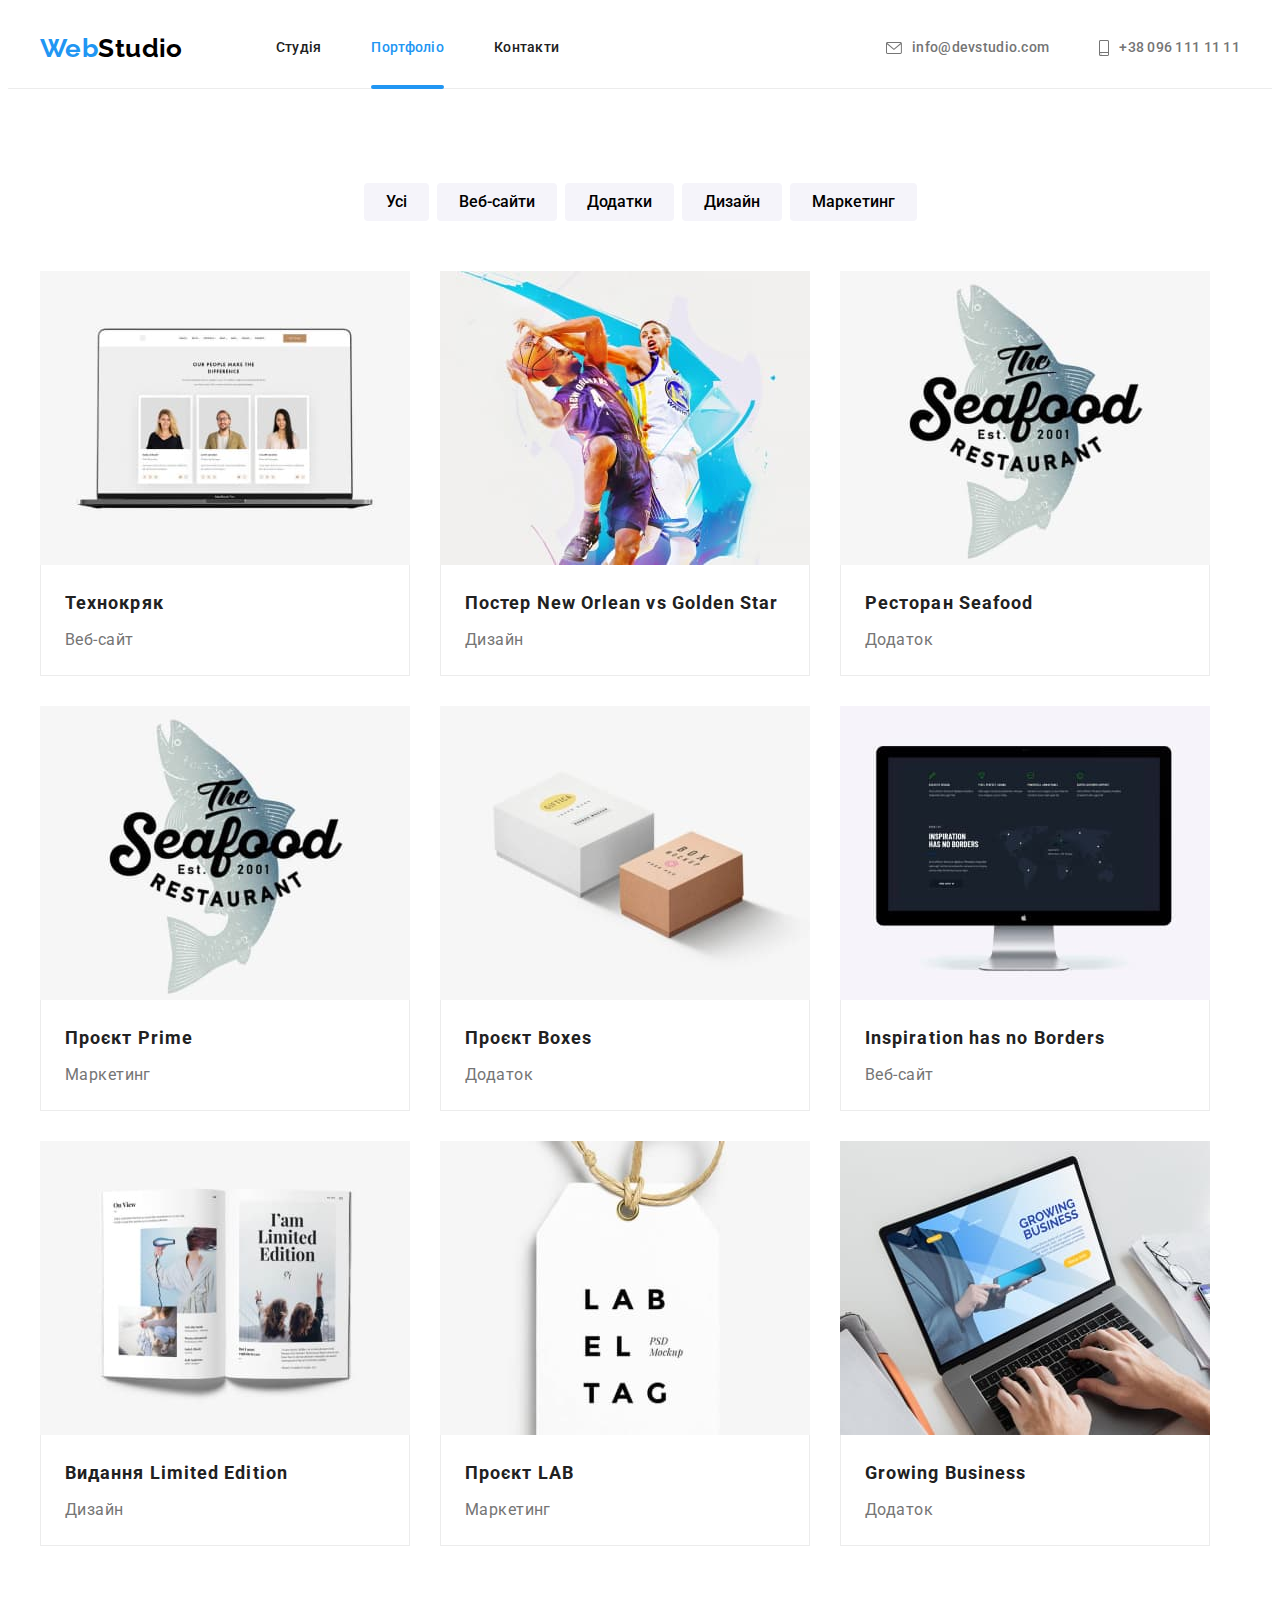
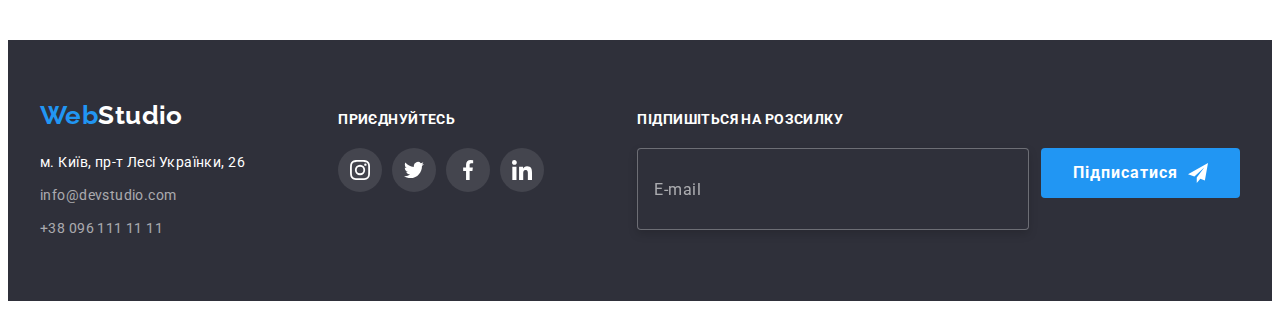
==== commit d2cf2d9d: "update" ====
--- a/portfolio.html
+++ b/portfolio.html
@@ -98,9 +98,9 @@
 									</p>
 								</div>
 							</div>
-							<div class="portfolio-card">
-								<h3 class="portfolio-card__title">Технокряк</h3>
-								<p class="portfolio-card__subtitle">Веб-сайт</p>
+							<div class="portfolio-work__card">
+								<h3 class="portfolio-work__title">Технокряк</h3>
+								<p class="portfolio-work__subtitle">Веб-сайт</p>
 							</div>
 						</a>
 					</li>
@@ -117,9 +117,9 @@
 									</p>
 								</div>
 							</div>
-							<div class="portfolio-card">
-								<h3 class="portfolio-card__title">Постер New Orlean vs Golden Star</h3>
-								<p class="portfolio-card__subtitle">Дизайн</p>
+							<div class="portfolio-work__card">
+								<h3 class="portfolio-work__title">Постер New Orlean vs Golden Star</h3>
+								<p class="portfolio-work__subtitle">Дизайн</p>
 							</div>
 						</a>
 					</li>
@@ -135,9 +135,9 @@
 									</p>
 								</div>
 							</div>
-							<div class="portfolio-card">
-								<h3 class="portfolio-card__title">Ресторан Seafood</h3>
-								<p class="portfolio-card__subtitle">Додаток</p>
+							<div class="portfolio-work__card">
+								<h3 class="portfolio-work__title">Ресторан Seafood</h3>
+								<p class="portfolio-work__subtitle">Додаток</p>
 							</div>
 						</a>
 					</li>
@@ -153,9 +153,9 @@
 									</p>
 								</div>
 							</div>
-							<div class="portfolio-card">
-								<h3 class="portfolio-card__title">Проєкт Prime</h3>
-								<p class="portfolio-card__subtitle">Маркетинг</p>
+							<div class="portfolio-work__card">
+								<h3 class="portfolio-work__title">Проєкт Prime</h3>
+								<p class="portfolio-work__subtitle">Маркетинг</p>
 							</div>
 						</a>
 					</li>
@@ -171,9 +171,9 @@
 									</p>
 								</div>
 							</div>
-							<div class="portfolio-card">
-								<h3 class="portfolio-card__title">Проєкт Boxes</h3>
-								<p class="portfolio-card__subtitle">Додаток</p>
+							<div class="portfolio-work__card">
+								<h3 class="portfolio-work__title">Проєкт Boxes</h3>
+								<p class="portfolio-work__subtitle">Додаток</p>
 							</div>
 						</a>
 					</li>
@@ -189,9 +189,9 @@
 									</p>
 								</div>
 							</div>
-							<div class="portfolio-card">
-								<h3 class="portfolio-card__title">Inspiration has no Borders</h3>
-								<p class="portfolio-card__subtitle">Веб-сайт</p>
+							<div class="portfolio-work__card">
+								<h3 class="portfolio-work__title">Inspiration has no Borders</h3>
+								<p class="portfolio-work__subtitle">Веб-сайт</p>
 							</div>
 						</a>
 					</li>
@@ -207,9 +207,9 @@
 									</p>
 								</div>
 							</div>
-							<div class="portfolio-card">
-								<h3 class="portfolio-card__title">Видання Limited Edition</h3>
-								<p class="portfolio-card__subtitle">Дизайн</p>
+							<div class="portfolio-work__card">
+								<h3 class="portfolio-work__title">Видання Limited Edition</h3>
+								<p class="portfolio-work__subtitle">Дизайн</p>
 							</div>
 						</a>
 					</li>
@@ -225,9 +225,9 @@
 									</p>
 								</div>
 							</div>
-							<div class="portfolio-card">
-								<h3 class="portfolio-card__title">Проєкт LAB</h3>
-								<p class="portfolio-card__subtitle">Маркетинг</p>
+							<div class="portfolio-work__card">
+								<h3 class="portfolio-work__title">Проєкт LAB</h3>
+								<p class="portfolio-work__subtitle">Маркетинг</p>
 							</div>
 						</a>
 					</li>
@@ -243,9 +243,9 @@
 									</p>
 								</div>
 							</div>
-							<div class="portfolio-card">
-								<h3 class="portfolio-card__title" lang="en">Growing Business</h3>
-								<p class="portfolio-card__subtitle">Додаток</p>
+							<div class="portfolio-work__card">
+								<h3 class="portfolio-work__title" lang="en">Growing Business</h3>
+								<p class="portfolio-work__subtitle">Додаток</p>
 							</div>
 						</a>
 					</li>
--- a/css/styles.css
+++ b/css/styles.css
@@ -631,9 +631,13 @@
 	background-color:var(--team-background-color);
 }
 
+.team-title{
+margin-bottom: 50px;
+}
+
 .team-list{
 	display: flex;
-	margin-top: 50px;
+	
 }
 
 .team-item {
@@ -745,6 +749,7 @@
 .customers-link:focus .customers-icon{
 	fill: var(--accent-color);
 }
+
 /* footer */
 
 .page-footer {
@@ -758,14 +763,15 @@
 	align-items: baseline;
 	justify-content:space-between;
 }
-.logo-footer{
+
+.footer-address__logo{
 	color: var(--main-white-color);
 
 	transition: color 250ms var(--timing-function);
 }
 
-.logo-footer:hover,
-.logo-footer:focus{
+.footer-address__logo:hover,
+.footer-address__logo:focus{
 	color: var(--accent-color);
 }
 
@@ -774,17 +780,17 @@
 	line-height: 1.71;
 }
 
-.address-footer {
+.footer-address__street {
 	color: var(--main-white-color);
 	margin-top: 20px;
 }
 	
-.mail-footer {
+.footer-address__mail {
 	color: var(--addrees-color);
 	margin-top: 9px;
 }
 	
-.phone-footer {
+.footer-address__tel {
 	color: var(--addrees-color);
 	margin-top: 9px;
 }
@@ -799,14 +805,14 @@
 	margin-bottom: 20px;
 }
 
-.network-list {
+.footer-network__list {
 	display: flex;
 	justify-content: center;
 	gap: 10px;
 }
 
 
-.network-link {
+.footer-network__link {
 	width: 44px;
 	height: 44px;
 	display: flex;
@@ -818,12 +824,12 @@
 	transition: background-color 250ms var(--timing-function);
 }
 
-.network-link:hover,
-.network-link:focus {
+.footer-network__link:hover,
+.footer-network__link:focus {
 	background-color: var(--accent-color);
 }
 
-.network-icon {
+.footer-network__icon {
 	fill: var(--main-white-color);
 }
 
@@ -831,13 +837,13 @@
 
 
 
-.mailing-list{
+.footer-mailing__list{
 	display: flex;
 	justify-content: center;
 	gap: 12px;
 }
 
-.footer-frm {
+.footer-mailing__frm {
 	width: 358px;
 	height: 50px;
 	padding: 15px 16px;
@@ -859,7 +865,7 @@
 	background-color: var(--secondary-background-color);
 }
 
-.footer-frm::placeholder {
+.footer-mailing__frm::placeholder {
 	font-family: 'Roboto';
 	font-style: normal;
 	font-weight: 400;
@@ -870,7 +876,7 @@
 	color: rgba(255, 255, 255, 0.6);;
 }
 
-.footer-btn {
+.footer-mailing__btn {
 	color: var(--main-white-color);
 	background-color:var(--accent-color);
 	font-family: inherit;
@@ -896,15 +902,15 @@
 
 }
 
-.footer-btn:hover {
+.footer-mailing__btn:hover {
 	background-color: var(--secondary-accent-color);
 	box-shadow: 0px 4px 4px rgba(0, 0, 0, 0.15);
 }
 
-.footer-btn .icon-mailing {
-
-	display: flex;
-	fill: currentColor;
+.footer-mailing__icon {
+
+	display: flex;
+	fill: var(--main-white-color);
 	align-items: center;
 	margin-left: 10px;
 
@@ -1024,14 +1030,14 @@
 
 /* portfolio card */
 
-.portfolio-card{
+.portfolio-work__card{
 	padding: 20px 24px;
 	border-left: 1px solid var(--border-color);
 	border-right: 1px solid var(--border-color);
 	border-bottom: 1px solid var(--border-color);
 }
 
-.portfolio-card__title{
+.portfolio-work__title{
 	font-weight: 700;
 	font-size: 18px;
 	line-height: 2;
@@ -1039,7 +1045,7 @@
 	margin-bottom: 4px;
 }
 
-.portfolio-card__subtitle{
+.portfolio-work__subtitle{
 	color: var(--secondary-text-color);
 	font-size: 16px;
 	line-height: 1.88;
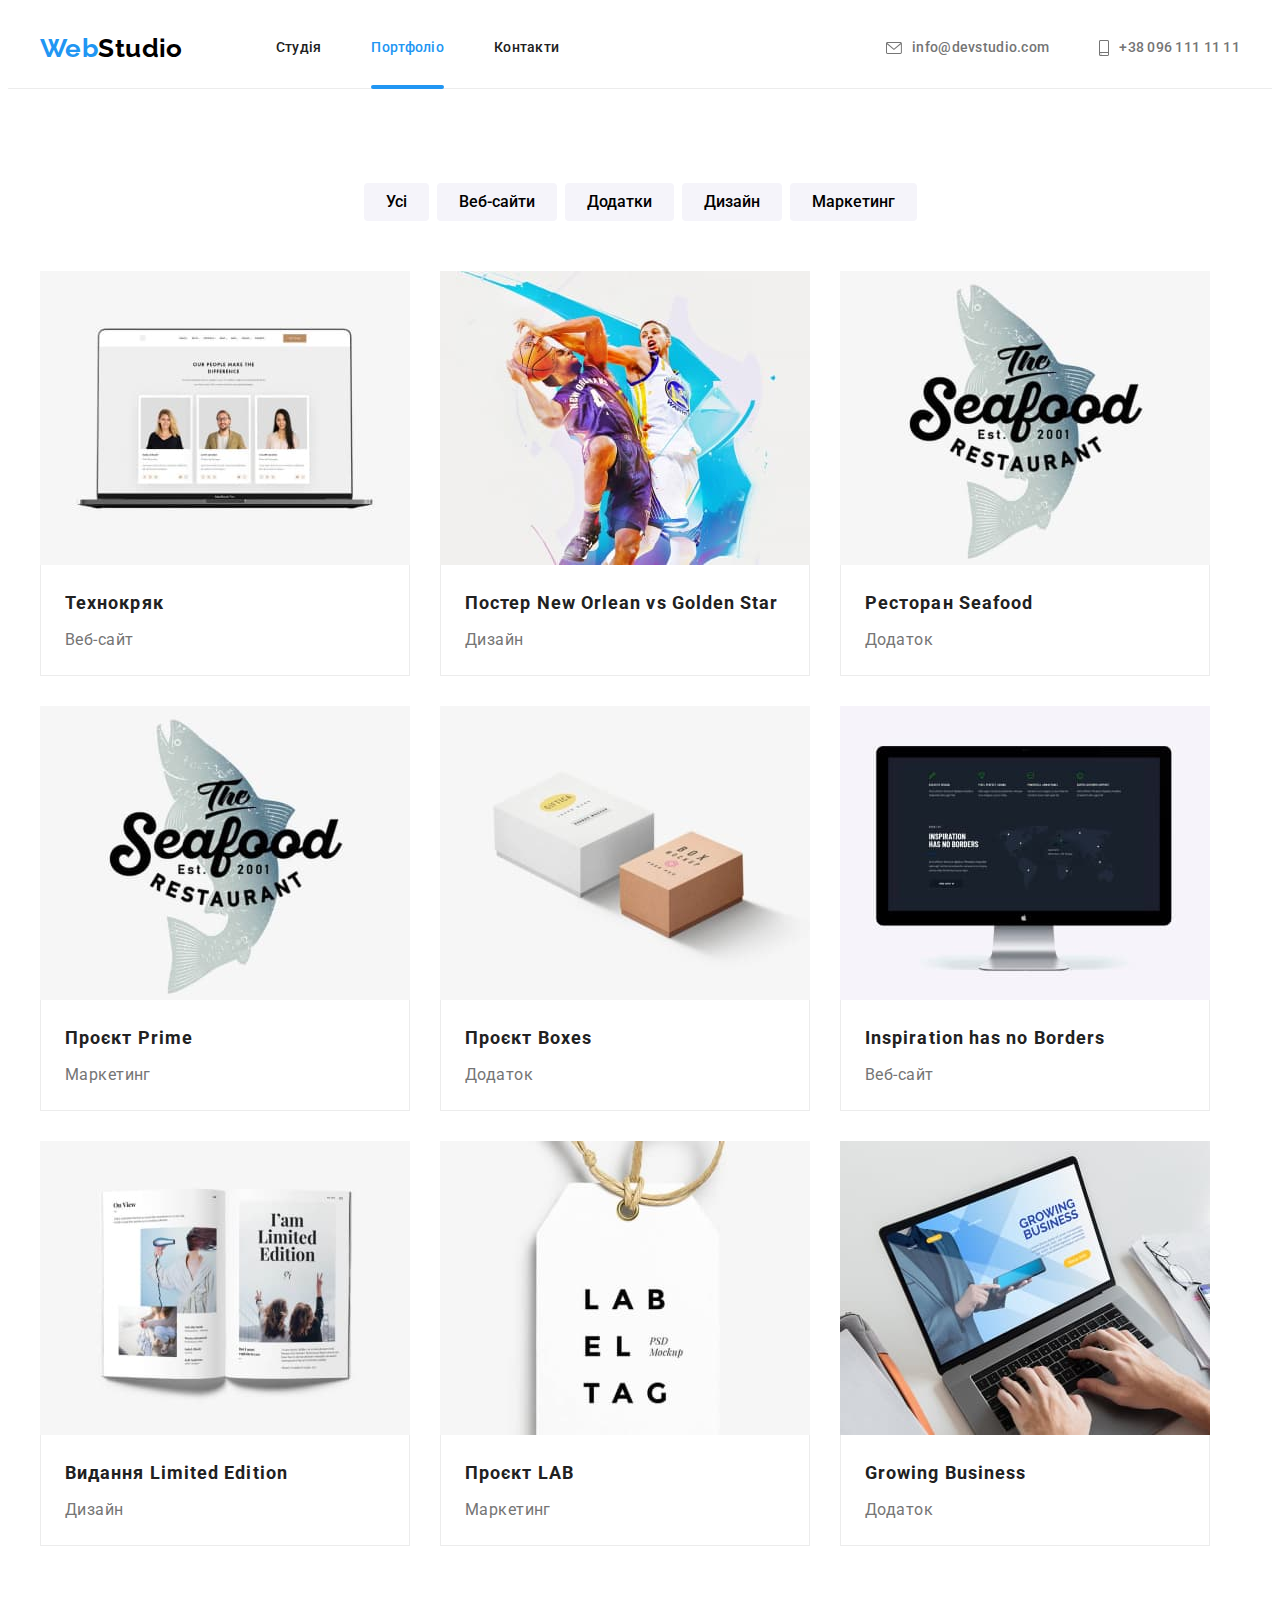
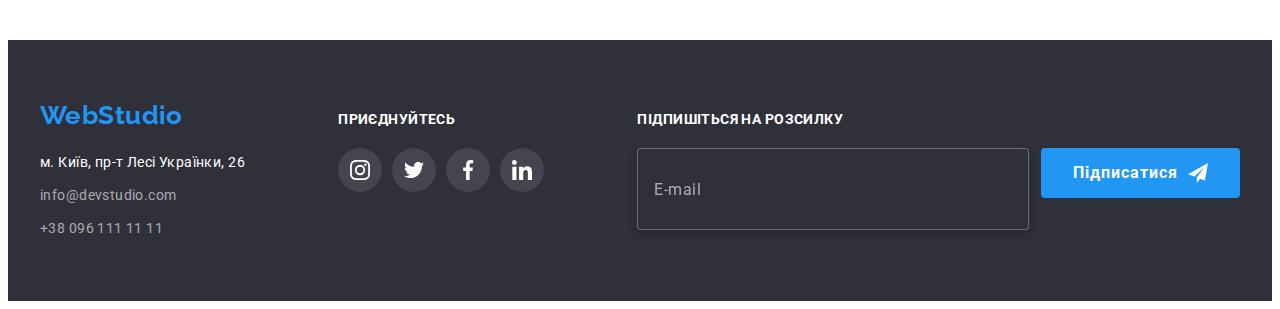
==== commit 0364a565: "update portfolio.html" ====
--- a/portfolio.html
+++ b/portfolio.html
@@ -257,7 +257,7 @@
 	<footer class="page-footer">
 		<div class="container footer-container">
 			<div class="footer-address">
-				<a class="logo" href="./index.html">Web<span class="footer-address__logo">Studio</span></a>
+				<a class="logo" href="./index.html">Web<span class="logo__footer">Studio</span></a>
 				<address class="address">
 					<ul class="list">
 						<li class="footer-address__street">
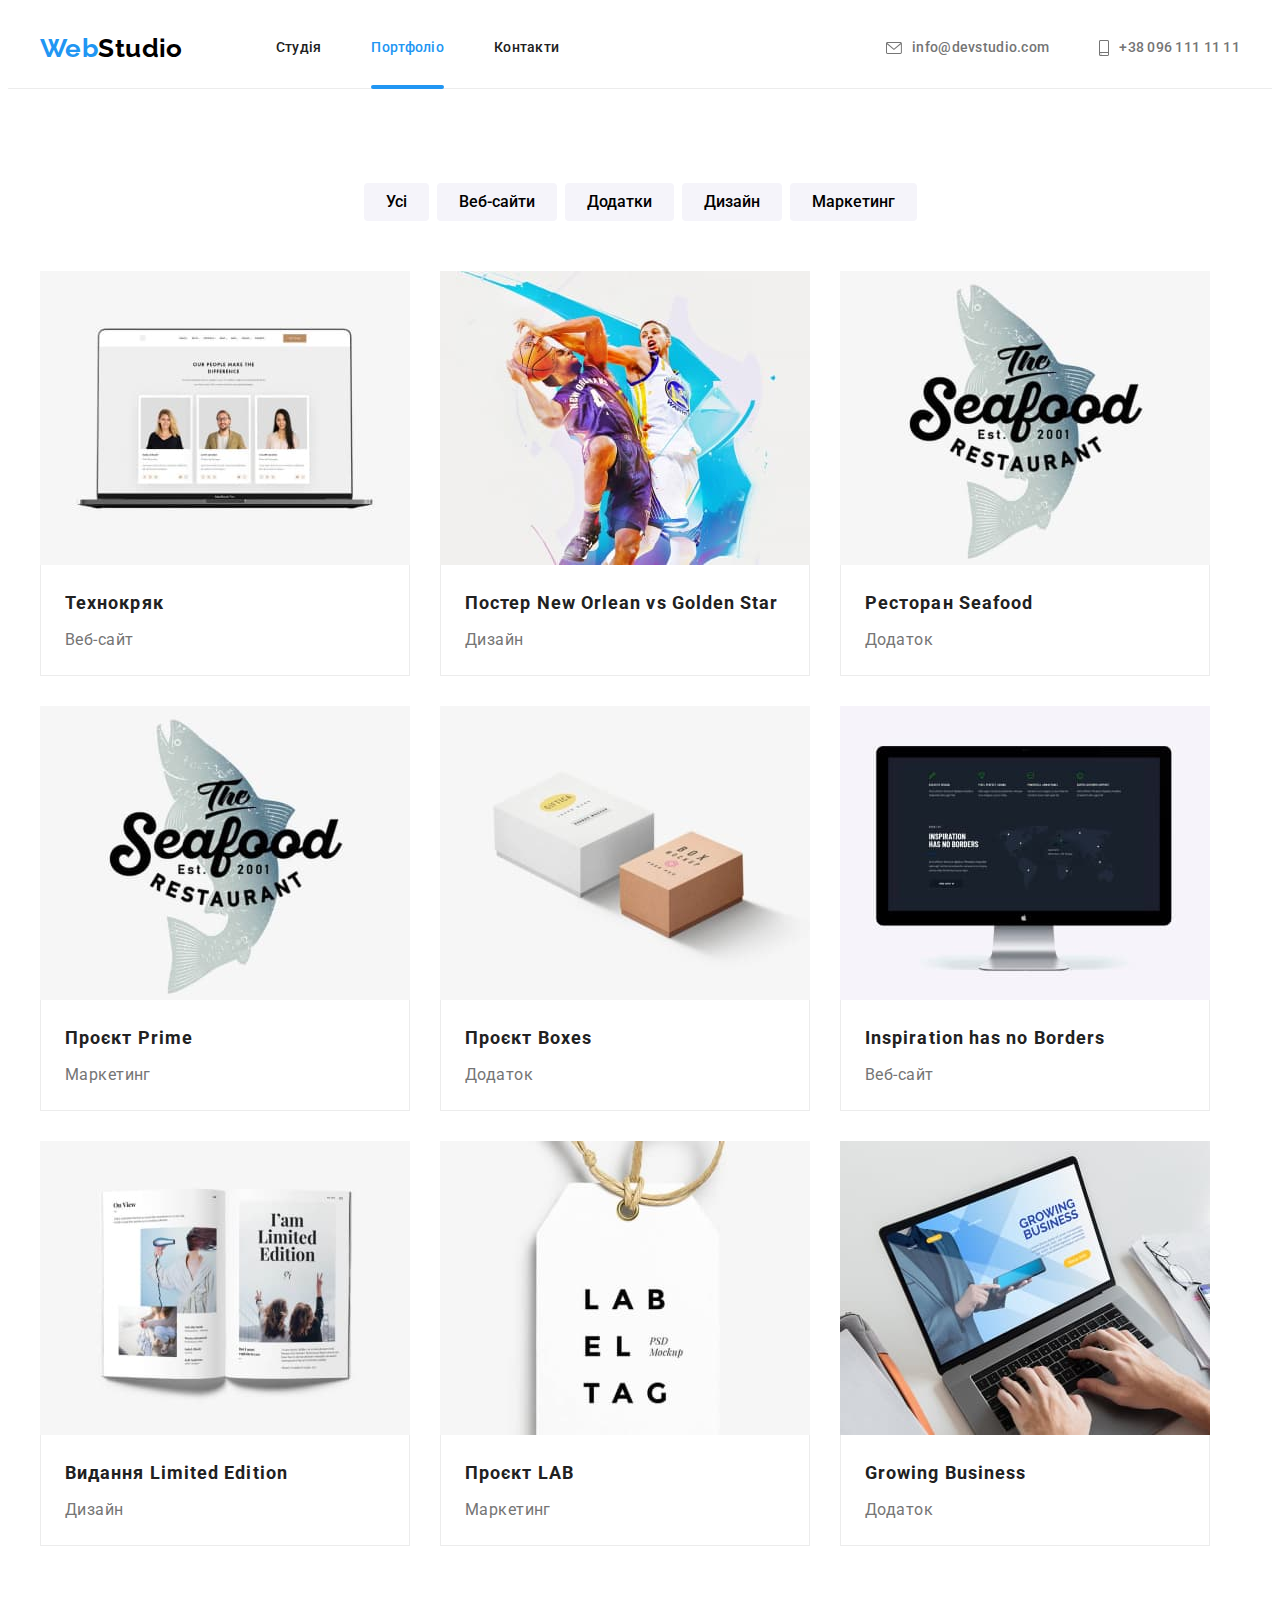
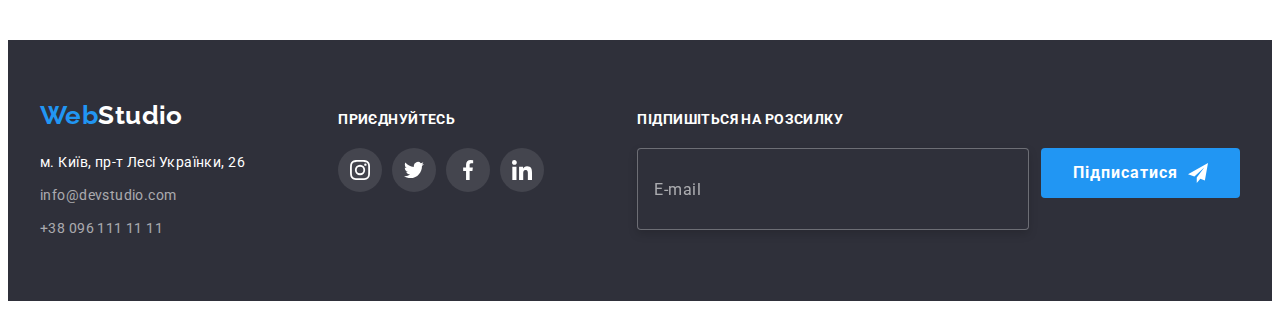
==== commit 7ac3d1d8: "update portfolio.html index.html style.css" ====
--- a/portfolio.html
+++ b/portfolio.html
@@ -22,31 +22,31 @@
 	<header class="page-header">
 		<div class="container">
 			<div class="header-container">
-				<nav class="site-nav">
+				<nav class="header-nav">
 					<a class="logo" href="./index.html">Web<span class="logo-header">Studio</span></a>
-					<ul class="list header-list">
-						<li class="nav-item">
-							<a class="link nav-link" href="./index.html">Студія</a>
-						</li>
-						<li class="nav-item">
-							<a class="link nav-link current" href="./portfolio.html">Портфоліо</a>
-						</li>
-						<li class="nav-item">
-							<a class="link nav-link" href="#">Контакти</a>
+					<ul class="list header-nav__list">
+						<li class="header-nav__item">
+							<a class="link header-nav__link" href="./index.html">Студія</a>
+						</li>
+						<li class="header-nav__item">
+							<a class="link header-nav__link header-nav__link--current" href="./portfolio.html">Портфоліо</a>
+						</li>
+						<li class="header-nav__item">
+							<a class="link header-nav__link" href="#">Контакти</a>
 						</li>
 					</ul>
 				</nav>
 				<ul class="list header-address">
-					<li class="address-item">
-						<a class="link address-link" href="mailto:info@devstudio.com">
+					<li class="header-address__item">
+						<a class="link header-address__link" href="mailto:info@devstudio.com">
 							<svg width="16" height="12">
 								<use href="./images/icons.svg#icon-envelope"></use>
 							</svg>
 							info@devstudio.com
 						</a>
 					</li>
-					<li class="address-item">
-						<a class="link phone-link" href="tel:+380961111111">
+					<li class="header-address__item">
+						<a class="link header-address__link" href="tel:+380961111111">
 							<svg width="10" height="16">
 								<use href="./images/icons.svg#icon-smartphone"></use>
 							</svg>
--- a/css/styles.css
+++ b/css/styles.css
@@ -67,6 +67,7 @@
 .link:hover,
 .link:focus {
 	color: var(--accent-color);
+	outline: none;
 }
 
 .container{
@@ -83,6 +84,14 @@
 	padding-top: 94px;
 }
 
+.title {
+	font-weight: 700;
+	font-size: 36px;
+	line-height: 1.16;
+	text-align: center;
+	margin-bottom: 50px;
+}
+
 /* header */
 .page-header{
 	border-bottom: 1px solid var(--border-color);
@@ -120,25 +129,12 @@
 
 /* navigation */
 
-.site-nav {
-	display: flex;
-	align-items: center;
-}
-
-.nav-link {
-	position: relative;
-
-	display: block;
-	padding-top: 32px;
-	padding-bottom: 32px;
-}
-
-.nav-item+.nav-item {
-	display: flex;
-	margin-left: 50px;
-}
-
-.header-list {
+.header-nav {
+	display: flex;
+	align-items: center;
+}
+
+.header-nav__list {
 	font-weight: 500;
 	font-size: 14px;
 	line-height: 1.14;
@@ -148,13 +144,27 @@
 	margin-left: 93px;
 }
 
-.current {
+.header-nav__link {
+	position: relative;
+
+	display: block;
+	padding-top: 32px;
+	padding-bottom: 32px;
+}
+
+.header-nav__item+.header-nav__item {
+	display: flex;
+	margin-left: 50px;
+}
+
+
+.header-nav__link--current {
 	color: var(--accent-color);
 }
 
 /*підкреслення посилання поточної сторінки через ::after та позиціювання  (position: relative; 	position: absolute;)*/
 
-.nav-link.current::after{
+.header-nav__link--current::after{
 	position: absolute;
 	content: '';
 	bottom: -1px;
@@ -181,23 +191,17 @@
 	align-items: center;
 }
 
-.address-item + .address-item{
+.header-address__item + .header-address__item{
 	margin-left: 50px;
 }
 
-.address-link{
+.header-address__link{
 	display: flex;
 	fill: currentColor;
 	align-items: center;
 	gap: 10px;
 }
 
-.phone-link{
-	display: flex;
-	fill: currentColor;
-	align-items: center;
-	gap: 10px;
-}
 
 /* Hero */
 .hero{
@@ -300,7 +304,7 @@
 	position: absolute;
 	top: 50%;
 	left: 50%;
-		
+	
 	width: 528px;
 	
 	padding: 40px;
@@ -331,18 +335,18 @@
 	cursor: pointer;
 }
 
-.close-icon {
+.modal-button__icon {
 	fill: currentColor;
 	transition: fill 250ms var(--timing-function);
 }
 
-.modal-button:hover .close-icon{
+.modal-button:hover .modal-button__icon{
 	fill: var(--accent-color)
 }
 
 	/* signup-form */
 
-.form-title{
+.modal-form__title{
 		
 	font-weight: 700;
 	font-size: 20px;
@@ -353,7 +357,8 @@
 	margin-bottom: 20px;
 }
 
-.form-label{
+
+.modal-form__label{
 	color: var(--secondary-text-color);
 	font-size: 12px;
 	line-height: 1.16;
@@ -362,18 +367,50 @@
 	margin-bottom: 4px;
 }
 
-.form-thumb{
-position: relative;
-margin-bottom: 10px;
-
-transition: fill 250ms var(--timing-function);
-}
-
-.form-thumb:hover {
+.modal-form__thumb{
+	position: relative;
+	margin-bottom: 10px;
+
+	transition: fill 250ms var(--timing-function);
+}
+
+.modal-form__thumb:hover {
 	fill: var(--accent-color);
 }
 
-.form-icon{
+.modal-form__input{
+	width: 100%;
+	height: 40px;
+	padding: 12px 12px 12px 42px ;
+	outline: none;
+
+	font-family: 'Roboto';
+	font-style: normal;
+	font-weight: 400;
+	font-size: 12px;
+	line-height: 1.16;
+	letter-spacing: 0.01em;
+	
+	color: var(--primery-text-color);
+
+	border: 1px solid rgba(33, 33, 33, 0.2);
+	border-radius: 4px;
+	cursor: pointer;
+
+	transition: border 250ms var(--timing-function);
+}
+
+.modal-form__input,
+.modal-form__input:focus~.modal-form__icon{
+	fill: var(--accent-color);
+}
+
+.modal-form__input:hover,
+.modal-form__input:focus{
+	border: 1px solid var(--accent-color);
+}
+
+.modal-form__icon{
 	position: absolute;
 	width: 18px;
 	height: 18px;
@@ -381,42 +418,10 @@
 	left: 12px;
 	transform: translateY(-50%);
 
-	transition: fill 250ms var(--timing-function) ;
-}
-
-.form-input{
-	width: 100%;
-	height: 40px;
-	padding: 12px 12px 12px 42px ;
-	outline: none;
-
-	font-family: 'Roboto';
-	font-style: normal;
-	font-weight: 400;
-	font-size: 12px;
-	line-height: 1.16;
-	letter-spacing: 0.01em;
-	
-	color: var(--primery-text-color);
-
-	border: 1px solid rgba(33, 33, 33, 0.2);
-	border-radius: 4px;
-	cursor: pointer;
-
-	transition: border 250ms var(--timing-function);
-}
-
-.form-input,
-.form-input:focus~.form-icon {
-	fill: var(--accent-color);
-}
-
-.form-input:hover,
-.form-input:focus{
-	border: 1px solid var(--accent-color);
-}
-
-.form-comment{
+	transition: fill 250ms var(--timing-function);
+}
+
+.modal-form__comment{
 	width: 100%;
 	height: 120px;
 	resize: none;
@@ -451,11 +456,11 @@
 
 /* Checkbox  */
 
-.checkbox-input {
+.checkbox__input {
 	appearance: none;
 }
 
-.checkbox-label {
+.checkbox__label {
 	color: var(--secondary-text-color);
 	line-height: 1.71;
 	cursor: pointer;
@@ -470,11 +475,11 @@
 	margin-bottom: 30px;
 }
 
-.checkbox-label {
+.checkbox__label {
 	padding-left: 36px;
 }
 
-.checkbox-icon {
+.checkbox__icon {
 	content: "";
 	position: absolute;
 	z-index: -1;
@@ -492,7 +497,7 @@
 	fill-opacity 250ms var(--timing-function);
 }
 
-.checkbox-input:checked+.checkbox-icon {
+.checkbox__input:checked+.checkbox__icon {
 	background-color: var(--accent-color);
 	border-color: var(--accent-color);
 	border: none;
@@ -503,34 +508,35 @@
 /* --- --------------------------------------------*/
 
 
-.form-button{
-		color: var(--main-white-color);
-		background-color: var(--accent-color);
-		font-family: inherit;
-		font-weight: 700;
-		font-size: 16px;
-		line-height: 1.87;
-		font-style: normal;
-		cursor: pointer;
-		letter-spacing: 0.06em;
-	
-		padding: 10px 52px;
-		text-align: center;
-		display: flex;
-		align-items: center;
-	
-		border-radius: 4px;
-		border: 0;
-		box-shadow: 0px 4px 4px rgba(0, 0, 0, 0.15);
-		margin-left: auto;
-		margin-right: auto;
-		
-		transition: background-color 250ms var(--timing-function);
-}
-
-.form-button:hover,
-.form-button:focus{
+.modal-form__button{
+	color: var(--main-white-color);
+	background-color: var(--accent-color);
+	font-family: inherit;
+	font-weight: 700;
+	font-size: 16px;
+	line-height: 1.87;
+	font-style: normal;
+	cursor: pointer;
+	letter-spacing: 0.06em;
+	
+	padding: 10px 52px;
+	text-align: center;
+	display: flex;
+	align-items: center;
+	
+	border-radius: 4px;
+	border: 0;
+	box-shadow: 0px 4px 4px rgba(0, 0, 0, 0.15);
+	margin-left: auto;
+	margin-right: auto;
+
+	transition: background-color 250ms var(--timing-function);
+}
+
+.modal-form__button:hover,
+.modal-form__button:focus{
 	background: var(--secondary-accent-color);
+	outline: none;
 	}
 
 
@@ -540,22 +546,21 @@
 
 
 
-.features-list{
-	display: flex;
-	
-	}
-
-.features-item{
+.features{
+	display: flex;
+}
+
+.features__item{
 	width: 270px;
 	margin-right: 30px;
 
 }
 
-.features-item:last-child{
+.features__item:last-child{
 	margin-right: 0;
 }
 
-.features-rectangle{
+.features__rectangle{
 	width: 270px;
 	height: 120px;
 	background-color: var(--team-background-color);
@@ -565,14 +570,14 @@
 	margin-bottom: 30px;
 }
 
-.features-title{
+.features__title{
 	font-weight: 700;
 	font-size: 14px;
 	line-height: 1.14;
 	text-transform: uppercase;
 }
 
-.features-text{
+.features__text{
 	color: var(--secondary-text-color);
 	margin-top: 10px;
 	line-height: 1.71;
@@ -585,31 +590,25 @@
 	padding-top: 0;
 }
 
-.title{
-	font-weight: 700;
-	font-size: 36px;
-	line-height: 1.16;
-	text-align: center;
-}
-
-.technology-list{
-	display: flex;
-	margin-top: 50px;
-}
-
-.technology-item{
+
+
+.technology{
+	display: flex;
+}
+
+.technology__item{
 	margin-right: 30px;
 }
 
-.technology-item:last-child{
+.technology__item:last-child{
 	margin-right: 0;
 }
 
-.technology-thumb{
+.technology__thumb{
 	position: relative;
 }
 
-.technology-text{
+.technology__text{
 	position: absolute;
 	bottom: 0;
 	width:100%;
@@ -631,16 +630,12 @@
 	background-color:var(--team-background-color);
 }
 
-.team-title{
-margin-bottom: 50px;
-}
-
 .team-list{
 	display: flex;
 	
 }
 
-.team-item {
+.team-list__item {
 	background-color: var(--main-white-color);
 	box-shadow: 0px 1px 3px rgba(0, 0, 0, 0.12), 0px 1px 1px rgba(0, 0, 0, 0.14), 0px 2px 1px rgba(0, 0, 0, 0.2);
 	border-radius: 0px 0px 4px 4px;
@@ -649,16 +644,16 @@
 	margin-right: 30px;
 }
 
-.team-item:last-child{
+.team-list__item:last-child{
 	margin-right: 0;
 }
 
-.team-card {
+.team-list__header {
 	padding-top: 30px;
 	padding-bottom: 16px;
 }
 
-.team-name{
+.team-list__name{
 font-weight: 500;
 font-size: 16px;
 line-height: 1.19;
@@ -667,7 +662,7 @@
 margin-bottom: 10px;
 }
 
-.team-position{
+.team-list__position{
 	color: var(--secondary-text-color);
 	font-size: 16px;
 	line-height: 1.19;
@@ -675,7 +670,7 @@
 }
 
 
-.social-list {
+.social-list{
 	display: flex;
 	justify-content: center;
 	gap: 10px;
@@ -683,7 +678,7 @@
 }
 
 
-.social-link {
+.social-list__link{
 	width: 44px;
 	height: 44px;
 	display: flex;
@@ -694,27 +689,27 @@
 	transition: background-color 250ms var(--timing-function);
 }
 
-.social-link:hover,
-.social-link:focus{
+.social-list__link:hover,
+.social-list__link:focus{
 	background-color: var(--accent-color);
-}
-
-.social-icon{
+	outline: none;
+}
+
+
+
+.social-list__link:hover .social-list__icon,
+.social-list__link:focus .social-list__icon{
+	fill: var(--main-white-color);
+
+}
+
+.social-list__icon{
 	fill: var(--icons-color);
 
 	transition: fill 250ms var(--timing-function);
 }
 
-.social-link:hover .social-icon,
-.social-link:focus .social-icon{
-	fill: var(--main-white-color);
-}
-
 /* CUSTOMERS */
-
-.customers-title{
-	margin-bottom: 50px;
-}
 
 .customers-list{
 	display: flex;
@@ -722,7 +717,7 @@
 	gap: 30px;
 }
 
-.customers-link{
+.customers-list__link{
 	width: 170px;
 	height: 92px;
 	display: flex;
@@ -735,18 +730,20 @@
 	transition: border 250ms var(--timing-function);
 }
 
-.customers-icon{
+.customers-list__icon{
 	fill: var(--icons-color);
 
 	transition: fill 250ms var(--timing-function);
 }
 
-.customers-link:hover,
-.customers-link:focus{
-	border: 1px solid #2196F3;
-}
-.customers-link:hover .customers-icon,
-.customers-link:focus .customers-icon{
+.customers-list__link:hover,
+.customers-list__link:focus{
+	border: 1px solid var(--accent-color);
+	outline: none;
+	
+}
+.customers-list__link:hover .customers-list__icon,
+.customers-list__link:focus .customers-list__icon{
 	fill: var(--accent-color);
 }
 
@@ -764,15 +761,16 @@
 	justify-content:space-between;
 }
 
-.footer-address__logo{
+.logo__footer{
 	color: var(--main-white-color);
 
 	transition: color 250ms var(--timing-function);
 }
 
-.footer-address__logo:hover,
-.footer-address__logo:focus{
+.logo__footer:hover,
+.logo__footer:focus{
 	color: var(--accent-color);
+	outline: none;
 }
 
 .address {
@@ -827,6 +825,7 @@
 .footer-network__link:hover,
 .footer-network__link:focus {
 	background-color: var(--accent-color);
+	outline: none;
 }
 
 .footer-network__icon {
@@ -902,9 +901,11 @@
 
 }
 
-.footer-mailing__btn:hover {
+.footer-mailing__btn:hover,
+.footer-mailing__btn:focus {
 	background-color: var(--secondary-accent-color);
 	box-shadow: 0px 4px 4px rgba(0, 0, 0, 0.15);
+	outline: none;
 }
 
 .footer-mailing__icon {
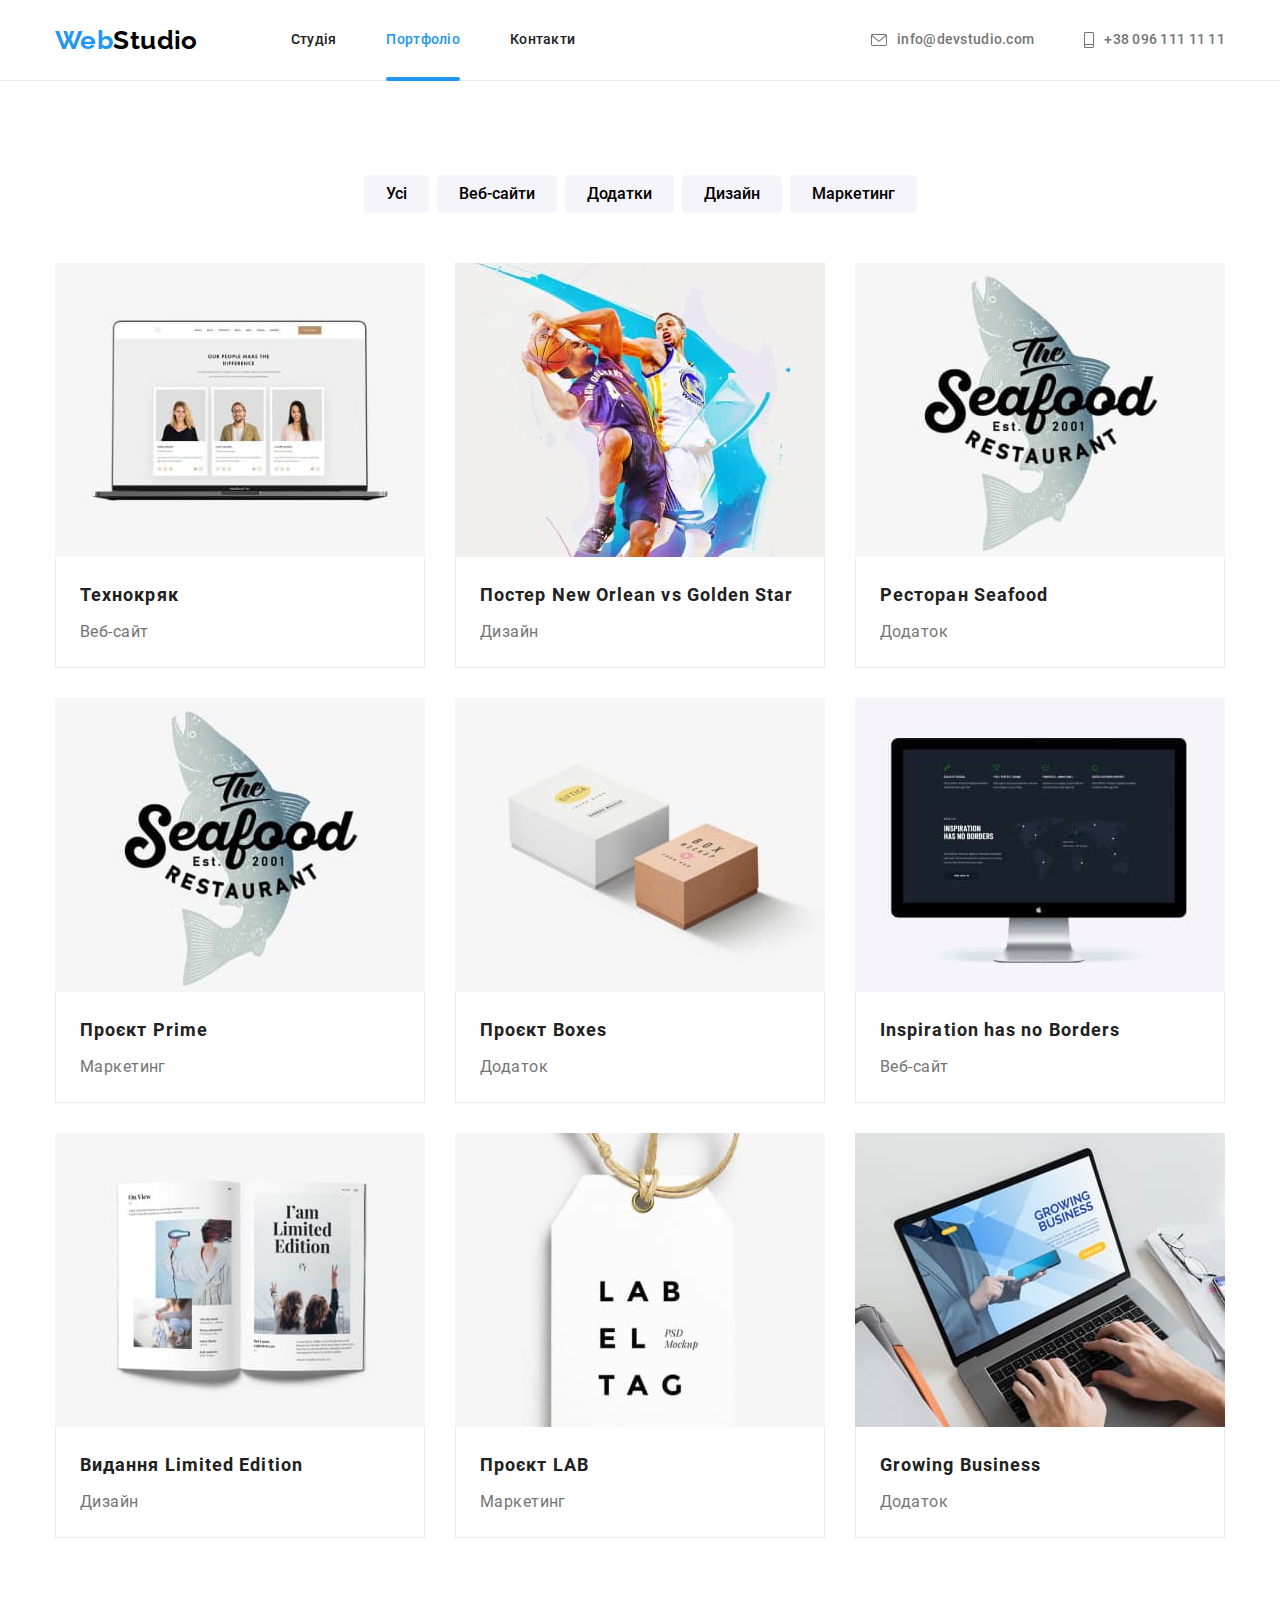
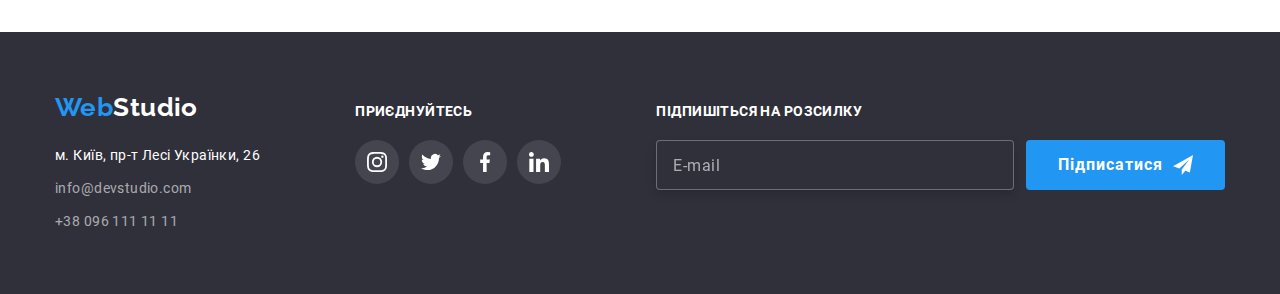
==== commit 619e90a9: "update portfolio.html" ====
--- a/portfolio.html
+++ b/portfolio.html
@@ -6,15 +6,8 @@
 	<meta http-equiv="X-UA-Compatible" content="IE=edge" />
 	<meta name="viewport" content="width=device-width, initial-scale=1.0" />
 	<title>goit-markup-hw-07</title>
-	<link rel="preconnect" href="https://fonts.googleapis.com">
-	<link rel="preconnect" href="https://fonts.gstatic.com" crossorigin>
-	<link
-		href="https://fonts.googleapis.com/css2?family=Raleway:wght@700&family=Roboto:wght@400;500;700;900&display=swap"
-		rel="stylesheet">
-	<link rel="stylesheet" href="https://cdnjs.cloudflare.com/ajax/libs/modern-normalize/1.1.0/modern-normalize.min.css"
-		integrity="sha512-wpPYUAdjBVSE4KJnH1VR1HeZfpl1ub8YT/NKx4PuQ5NmX2tKuGu6U/JRp5y+Y8XG2tV+wKQpNHVUX03MfMFn9Q=="
-		crossorigin="anonymous" referrerpolicy="no-referrer" />
-	<link rel="stylesheet" href="./css/styles.css" />
+
+	<link rel="stylesheet" href="./css/main.min.css" />
 
 </head>
 
@@ -23,7 +16,7 @@
 		<div class="container">
 			<div class="header-container">
 				<nav class="header-nav">
-					<a class="logo" href="./index.html">Web<span class="logo-header">Studio</span></a>
+					<a class="logo" href="./index.html">Web<span class="logo logo--black">Studio</span></a>
 					<ul class="list header-nav__list">
 						<li class="header-nav__item">
 							<a class="link header-nav__link" href="./index.html">Студія</a>
@@ -257,8 +250,8 @@
 	<footer class="page-footer">
 		<div class="container footer-container">
 			<div class="footer-address">
-				<a class="logo" href="./index.html">Web<span class="logo__footer">Studio</span></a>
-				<address class="address">
+				<a class="logo" href="./index.html">Web<span class="logo logo--white">Studio</span></a>
+				<address class="footer-address">
 					<ul class="list">
 						<li class="footer-address__street">
 							<a class="link" href="https://goo.gl/maps/2ffVsnF2zKhLbxtcA" target="_blank"
@@ -276,31 +269,31 @@
 			</div>
 			<div class="footer-network">
 				<h3 class="footer-title">приєднуйтесь</h3>
-				<ul class="list footer-network__list">
-					<li>
-						<a class="link footer-network__link" href="">
-							<svg class="footer-network__icon" width="20" height="20">
+				<ul class="list network-list">
+					<li>
+						<a class="link network-list__link" href="">
+							<svg class="network-list__icon" width="20" height="20">
 								<use href="./images/icons.svg#icon-instagram"></use>
 							</svg>
 						</a>
 					</li>
 					<li>
-						<a class="footer-network__link" href="">
-							<svg class="footer-network__icon" width="20" height="20">
+						<a class="link network-list__link" href="">
+							<svg class="network-list__icon" width="20" height="20">
 								<use href="./images/icons.svg#icon-twitter"></use>
 							</svg>
 						</a>
 					</li>
 					<li>
-						<a class="footer-network__link" href="">
-							<svg class="footer-network__icon" width="20" height="20">
+						<a class="link network-list__link" href="">
+							<svg class="network-list__icon" width="20" height="20">
 								<use href="./images/icons.svg#icon-facebook"></use>
 							</svg>
 						</a>
 					</li>
 					<li>
-						<a class="footer-network__link" href="">
-							<svg class="footer-network__icon" width="20" height="20">
+						<a class="link network-list__link" href="">
+							<svg class="network-list__icon" width="20" height="20">
 								<use href="./images/icons.svg#icon-linkedin"></use>
 							</svg>
 						</a>
@@ -308,12 +301,12 @@
 				</ul>
 			</div>
 
-			<div class="footer-mailing">
+			<div class="footer-subscription">
 				<h3 class="footer-title">Підпишіться на розсилку</h3>
-				<ul class="list footer-mailing__list">
-					<li><input class="footer-mailing__frm" id="mail" type="email" name="mail" placeholder="E-mail" /></li>
-					<li><button class="footer-mailing__btn" type="button">Підписатися
-							<svg class="footer-mailing__icon" width="20" height="20">
+				<ul class="list subscription-list">
+					<li><input class="subscription-list__frm" id="mail" type="email" name="mail" placeholder="E-mail" /></li>
+					<li><button class="subscription-list__btn" type="button">Підписатися
+							<svg class="subscription-list__icon" width="20" height="20">
 								<use href="./images/icons.svg#icon-send"></use>
 							</svg>
 						</button></li>
--- a/css/main.min.css
+++ b/css/main.min.css
@@ -0,0 +1 @@
+:root{--primery-text-color: #212121;--secondary-text-color: #757575;--main-white-color: #FFFFFF;--accent-color: #2196F3;--secondary-background-color: #2F303A;--team-background-color: #F5F4FA;--logo-main-color: #000000;--addrees-color: rgba(255, 255, 255, 0.6);--secondary-accent-color: #188CE8;--border-color: #ECECEC;--background-hero-color: #C4C4C4;--icons-color: #AFB1B8;--timing-function: cubic-bezier(0.4, 0, 0.2, 1)}@font-face{font-family:"Roboto";font-style:normal;font-weight:400;src:url("../fonts/roboto-v30-latin_cyrillic-regular.eot");src:local(""),url("../fonts/roboto-v30-latin_cyrillic-regular.eot?#iefix") format("embedded-opentype"),url("../fonts/roboto-v30-latin_cyrillic-regular.woff2") format("woff2"),url("../fonts/roboto-v30-latin_cyrillic-regular.woff") format("woff"),url("../fonts/roboto-v30-latin_cyrillic-regular.ttf") format("truetype"),url("../fonts/roboto-v30-latin_cyrillic-regular.svg#Roboto") format("svg")}@font-face{font-family:"Roboto";font-style:normal;font-weight:500;src:url("../fonts/roboto-v30-latin_cyrillic-500.eot");src:local(""),url("../fonts/roboto-v30-latin_cyrillic-500.eot?#iefix") format("embedded-opentype"),url("../fonts/roboto-v30-latin_cyrillic-500.woff2") format("woff2"),url("../fonts/roboto-v30-latin_cyrillic-500.woff") format("woff"),url("../fonts/roboto-v30-latin_cyrillic-500.ttf") format("truetype"),url("../fonts/roboto-v30-latin_cyrillic-500.svg#Roboto") format("svg")}@font-face{font-family:"Roboto";font-style:normal;font-weight:700;src:url("../fonts/roboto-v30-latin_cyrillic-700.eot");src:local(""),url("../fonts/roboto-v30-latin_cyrillic-700.eot?#iefix") format("embedded-opentype"),url("../fonts/roboto-v30-latin_cyrillic-700.woff2") format("woff2"),url("../fonts/roboto-v30-latin_cyrillic-700.woff") format("woff"),url("../fonts/roboto-v30-latin_cyrillic-700.ttf") format("truetype"),url("../fonts/roboto-v30-latin_cyrillic-700.svg#Roboto") format("svg")}@font-face{font-family:"Roboto";font-style:normal;font-weight:900;src:url("../fonts/roboto-v30-latin_cyrillic-900.eot");src:local(""),url("../fonts/roboto-v30-latin_cyrillic-900.eot?#iefix") format("embedded-opentype"),url("../fonts/roboto-v30-latin_cyrillic-900.woff2") format("woff2"),url("../fonts/roboto-v30-latin_cyrillic-900.woff") format("woff"),url("../fonts/roboto-v30-latin_cyrillic-900.ttf") format("truetype"),url("../fonts/roboto-v30-latin_cyrillic-900.svg#Roboto") format("svg")}@font-face{font-family:"Raleway";font-style:normal;font-weight:700;src:url("../fonts/raleway-v28-latin-700.eot");src:local(""),url("../fonts/raleway-v28-latin-700.eot?#iefix") format("embedded-opentype"),url("../fonts/raleway-v28-latin-700.woff2") format("woff2"),url("../fonts/raleway-v28-latin-700.woff") format("woff"),url("../fonts/raleway-v28-latin-700.ttf") format("truetype"),url("../fonts/raleway-v28-latin-700.svg#Raleway") format("svg")}/*! modern-normalize v1.1.0 | MIT License | https://github.com/sindresorhus/modern-normalize */*,::before,::after{-webkit-box-sizing:border-box;box-sizing:border-box}html{line-height:1.15;-webkit-text-size-adjust:100%;-moz-tab-size:4;-o-tab-size:4;tab-size:4}body{margin:0;font-family:system-ui,-apple-system,"Segoe UI",Roboto,Helvetica,Arial,sans-serif,"Apple Color Emoji","Segoe UI Emoji"}hr{height:0;color:inherit}abbr[title]{-webkit-text-decoration:underline dotted;text-decoration:underline dotted}b,strong{font-weight:bolder}code,kbd,samp,pre{font-family:ui-monospace,SFMono-Regular,Consolas,"Liberation Mono",Menlo,monospace;font-size:1em}small{font-size:80%}sub,sup{font-size:75%;line-height:0;position:relative;vertical-align:baseline}sub{bottom:-0.25em}sup{top:-0.5em}table{text-indent:0;border-color:inherit}button,input,optgroup,select,textarea{font-family:inherit;font-size:100%;line-height:1.15;margin:0}button,select{text-transform:none}button,[type=button],[type=reset],[type=submit]{-webkit-appearance:button}::-moz-focus-inner{border-style:none;padding:0}:-moz-focusring{outline:1px dotted ButtonText}:-moz-ui-invalid{box-shadow:none}legend{padding:0}progress{vertical-align:baseline}::-webkit-inner-spin-button,::-webkit-outer-spin-button{height:auto}[type=search]{-webkit-appearance:textfield;outline-offset:-2px}::-webkit-search-decoration{-webkit-appearance:none}::-webkit-file-upload-button{-webkit-appearance:button;font:inherit}summary{display:list-item}body{color:var(--primery-text-color);background-color:var(--main-white-color);font-size:14px;font-family:"Roboto",sans-serif;letter-spacing:.03em}h1,h2,h3,h4,h5,h6,p,ul{margin:0;padding:0}img{display:block;max-width:100%;height:auto}.list{list-style:none}.link{text-decoration:none;color:inherit;-webkit-transition:color 250ms var(--timing-function);transition:color 250ms var(--timing-function)}.link:hover,.link:focus{color:var(--accent-color);outline:none}.container{max-width:1200px;margin-left:auto;margin-right:auto;padding-left:15px;padding-right:15px}.section{padding-bottom:94px;padding-top:94px}.title{font-weight:700;font-size:36px;line-height:1.16;text-align:center;margin-bottom:50px}.visually-hidden{position:absolute;white-space:nowrap;width:1px;height:1px;overflow:hidden;border:0;padding:0;clip:rect(0 0 0 0);-webkit-clip-path:inset(50%);clip-path:inset(50%);margin:-1px}.logo{color:var(--accent-color);font-family:"Raleway",sans-serif;font-weight:700;font-size:26px;line-height:1.19;text-decoration:none;-webkit-transition:color 250ms var(--timing-function);transition:color 250ms var(--timing-function)}.logo--white{color:var(--main-white-color)}.logo:hover .logo--white,.logo:focus .logo--white{color:var(--accent-color)}.logo--black{color:var(--logo-main-color)}.logo:hover .logo--black,.logo:focus .logo--black{color:var(--accent-color)}.page-header{border-bottom:1px solid var(--border-color)}.header-container{display:-webkit-box;display:-ms-flexbox;display:flex;-webkit-box-align:center;-ms-flex-align:center;align-items:center;-webkit-box-pack:justify;-ms-flex-pack:justify;justify-content:space-between}.header-nav{display:-webkit-box;display:-ms-flexbox;display:flex;-webkit-box-align:center;-ms-flex-align:center;align-items:center}.header-nav__list{font-weight:500;font-size:14px;line-height:1.14;letter-spacing:.02em;display:-webkit-box;display:-ms-flexbox;display:flex;margin-left:93px}.header-nav__link{position:relative;display:block;padding-top:32px;padding-bottom:32px}.header-nav__link--current{color:var(--accent-color)}.header-nav__link--current::after{position:absolute;content:"";bottom:-1px;left:0;width:100%;height:4px;background-color:var(--accent-color);border-radius:2px}.header-nav__item+.header-nav__item{display:-webkit-box;display:-ms-flexbox;display:flex;margin-left:50px}.header-address{color:var(--secondary-text-color);font-weight:500;letter-spacing:.02em;line-height:1.14;display:-webkit-box;display:-ms-flexbox;display:flex;-webkit-box-align:center;-ms-flex-align:center;align-items:center}.header-address__item+.header-address__item{margin-left:50px}.header-address__link{display:-webkit-box;display:-ms-flexbox;display:flex;fill:currentColor;-webkit-box-align:center;-ms-flex-align:center;align-items:center;gap:10px}.hero{background-color:var(--background-hero-color)}.hero__background{max-width:1600px;height:600px;margin-left:auto;margin-right:auto;background-image:-webkit-gradient(linear, left top, right top, from(rgba(47, 48, 58, 0.4)), to(rgba(47, 48, 58, 0.4))),url("../images/hero-image.jpg");background-image:linear-gradient(to right, rgba(47, 48, 58, 0.4), rgba(47, 48, 58, 0.4)),url("../images/hero-image.jpg");background-size:cover;background-position:center;background-color:var(--background-hero-color)}.hero__container{padding-top:200px;padding-bottom:200px}.hero__title{color:var(--main-white-color);font-weight:900;font-size:44px;line-height:1.36;letter-spacing:.06em;text-transform:uppercase;text-align:center;margin-left:auto;margin-right:auto;width:696px}.hero__button{color:var(--main-white-color);background-color:var(--accent-color);font-family:inherit;font-weight:700;font-size:16px;line-height:1.87;font-style:normal;cursor:pointer;letter-spacing:.06em;padding:10px 32px;text-align:center;display:-webkit-box;display:-ms-flexbox;display:flex;-webkit-box-align:center;-ms-flex-align:center;align-items:center;border-radius:4px;border:0;-webkit-box-shadow:0px 4px 4px rgba(0,0,0,.15);box-shadow:0px 4px 4px rgba(0,0,0,.15);margin-left:auto;margin-right:auto;margin-top:30px;-webkit-transition:background-color 250ms var(--timing-function);transition:background-color 250ms var(--timing-function)}.hero__button:hover,.hero__button:focus{background-color:var(--secondary-accent-color)}.backdrop{position:fixed;top:0;left:0;z-index:1;width:100%;height:100%;background-color:rgba(0,0,0,.2);opacity:1;-webkit-transition:opacity 250ms var(--timing-function);transition:opacity 250ms var(--timing-function)}.backdrop.is-hidden{opacity:0;pointer-events:none}.backdrop.is-hidden .modal{-webkit-transform:scale(0.5) translate(-50%, -50%);transform:scale(0.5) translate(-50%, -50%)}.modal{position:absolute;top:50%;left:50%;width:528px;padding:40px;background-color:var(--main-white-color);-webkit-transform:scale(1) translate(-50%, -50%);transform:scale(1) translate(-50%, -50%);-webkit-transition:-webkit-transform 250ms var(--timing-function);transition:-webkit-transform 250ms var(--timing-function);transition:transform 250ms var(--timing-function);transition:transform 250ms var(--timing-function), -webkit-transform 250ms var(--timing-function)}.modal-button{width:30px;height:30px;display:-webkit-box;display:-ms-flexbox;display:flex;-webkit-box-pack:center;-ms-flex-pack:center;justify-content:center;-webkit-box-align:center;-ms-flex-align:center;align-items:center;border-radius:50%;border:1px solid rgba(0,0,0,.1);background:var(--main-white-color);position:absolute;top:8px;right:8px;cursor:pointer}.modal-button__icon{fill:currentColor;-webkit-transition:fill 250ms var(--timing-function);transition:fill 250ms var(--timing-function)}.modal-button:hover .modal-button__icon{fill:var(--accent-color)}.modal-form__title{font-weight:700;font-size:20px;line-height:1.15;text-align:center;margin-bottom:20px}.modal-form__label{color:var(--secondary-text-color);font-size:12px;line-height:1.16;letter-spacing:.01em;display:block;margin-bottom:4px}.modal-form__thumb{position:relative;margin-bottom:10px;-webkit-transition:fill 250ms var(--timing-function);transition:fill 250ms var(--timing-function)}.modal-form__thumb:hover{fill:var(--accent-color)}.modal-form__input{width:100%;height:40px;padding:12px 12px 12px 42px;outline:none;font-family:"Roboto";font-style:normal;font-weight:400;font-size:12px;line-height:1.16;letter-spacing:.01em;color:var(--primery-text-color);border:1px solid rgba(33,33,33,.2);border-radius:4px;cursor:pointer;-webkit-transition:border 250ms var(--timing-function);transition:border 250ms var(--timing-function)}.modal-form__input,.modal-form__input:focus~.modal-form__icon{fill:var(--accent-color)}.modal-form__input:hover,.modal-form__input:focus{border:1px solid var(--accent-color)}.modal-form__icon{position:absolute;width:18px;height:18px;top:50%;left:12px;-webkit-transform:translateY(-50%);transform:translateY(-50%);-webkit-transition:fill 250ms var(--timing-function);transition:fill 250ms var(--timing-function)}.modal-form__comment{width:100%;height:120px;resize:none;padding:12px 16px;margin-bottom:20px;outline:none;font-family:"Roboto";font-style:normal;font-weight:400;font-size:12px;line-height:1.16;letter-spacing:.01em;color:var(--primery-text-color);border:1px solid rgba(33,33,33,.2);border-radius:4px}.form-comment::-webkit-input-placeholder{font-family:"Roboto";font-style:normal;font-weight:400;font-size:12px;line-height:1.16;letter-spacing:.01em;color:rgba(117,117,117,.5)}.form-comment::-moz-placeholder{font-family:"Roboto";font-style:normal;font-weight:400;font-size:12px;line-height:1.16;letter-spacing:.01em;color:rgba(117,117,117,.5)}.form-comment:-ms-input-placeholder{font-family:"Roboto";font-style:normal;font-weight:400;font-size:12px;line-height:1.16;letter-spacing:.01em;color:rgba(117,117,117,.5)}.form-comment::-ms-input-placeholder{font-family:"Roboto";font-style:normal;font-weight:400;font-size:12px;line-height:1.16;letter-spacing:.01em;color:rgba(117,117,117,.5)}.form-comment::placeholder{font-family:"Roboto";font-style:normal;font-weight:400;font-size:12px;line-height:1.16;letter-spacing:.01em;color:rgba(117,117,117,.5)}.checkbox__input{-webkit-appearance:none;-moz-appearance:none;appearance:none}.checkbox__label{color:var(--secondary-text-color);line-height:1.71;cursor:pointer}.terms-link{color:var(--accent-color)}.checkbox{position:relative;margin-bottom:30px}.checkbox__label{padding-left:36px}.checkbox__icon{content:"";position:absolute;z-index:-1;fill:var(--main-white-color);fill-opacity:0;top:50%;left:13px;-webkit-transform:translateY(-50%);transform:translateY(-50%);width:16px;height:15px;border:2px solid var(--primery-text-color);border-radius:2px;-webkit-transition:background-color 250ms var(--timing-function),fill-opacity 250ms var(--timing-function);transition:background-color 250ms var(--timing-function),fill-opacity 250ms var(--timing-function)}.checkbox__input:checked+.checkbox__icon{background-color:var(--accent-color);border-color:var(--accent-color);border:none;fill:var(--main-white-color);fill-opacity:1}.modal-form__button{color:var(--main-white-color);background-color:var(--accent-color);font-family:inherit;font-weight:700;font-size:16px;line-height:1.87;font-style:normal;cursor:pointer;letter-spacing:.06em;padding:10px 52px;text-align:center;display:-webkit-box;display:-ms-flexbox;display:flex;-webkit-box-align:center;-ms-flex-align:center;align-items:center;border-radius:4px;border:0;-webkit-box-shadow:0px 4px 4px rgba(0,0,0,.15);box-shadow:0px 4px 4px rgba(0,0,0,.15);margin-left:auto;margin-right:auto;-webkit-transition:background-color 250ms var(--timing-function);transition:background-color 250ms var(--timing-function)}.modal-form__button:hover,.modal-form__button:focus{background:var(--secondary-accent-color);outline:none}.features{display:-webkit-box;display:-ms-flexbox;display:flex}.features__item{width:270px;margin-right:30px}.features__item:last-child{margin-right:0}.features__rectangle{width:270px;height:120px;background-color:var(--team-background-color);display:-webkit-box;display:-ms-flexbox;display:flex;-webkit-box-align:center;-ms-flex-align:center;align-items:center;-webkit-box-pack:center;-ms-flex-pack:center;justify-content:center;margin-bottom:30px}.features__title{font-weight:700;font-size:14px;line-height:1.14;text-transform:uppercase}.features__text{color:var(--secondary-text-color);margin-top:10px;line-height:1.71}.technology-section{padding-top:0}.technology{display:-webkit-box;display:-ms-flexbox;display:flex}.technology__item{margin-right:30px}.technology__item:last-child{margin-right:0}.technology__thumb{position:relative}.technology__text{position:absolute;bottom:0;width:100%;padding-top:27px;padding-bottom:27px;color:var(--main-white-color);background:rgba(47,48,58,.8);font-weight:700;line-height:1.14;text-align:center;text-transform:uppercase}.team-section{background-color:var(--team-background-color)}.team-list{display:-webkit-box;display:-ms-flexbox;display:flex}.team-list__item{background-color:var(--main-white-color);-webkit-box-shadow:0px 1px 3px rgba(0,0,0,.12),0px 1px 1px rgba(0,0,0,.14),0px 2px 1px rgba(0,0,0,.2);box-shadow:0px 1px 3px rgba(0,0,0,.12),0px 1px 1px rgba(0,0,0,.14),0px 2px 1px rgba(0,0,0,.2);border-radius:0px 0px 4px 4px;width:270px;margin-right:30px}.team-list__item:last-child{margin-right:0}.team-list__header{padding-top:30px;padding-bottom:16px}.team-list__name{font-weight:500;font-size:16px;line-height:1.19;text-align:center;margin-bottom:10px}.team-list__position{color:var(--secondary-text-color);font-size:16px;line-height:1.19;text-align:center}.social-list{display:-webkit-box;display:-ms-flexbox;display:flex;-webkit-box-pack:center;-ms-flex-pack:center;justify-content:center;gap:10px;padding-bottom:30px}.social-list__link{width:44px;height:44px;display:-webkit-box;display:-ms-flexbox;display:flex;-webkit-box-align:center;-ms-flex-align:center;align-items:center;-webkit-box-pack:center;-ms-flex-pack:center;justify-content:center;border-radius:50%;-webkit-transition:background-color 250ms var(--timing-function);transition:background-color 250ms var(--timing-function)}.social-list__link:hover,.social-list__link:focus{background-color:var(--accent-color);outline:none}.social-list__icon{fill:var(--icons-color);-webkit-transition:fill 250ms var(--timing-function);transition:fill 250ms var(--timing-function)}.social-list__link:hover .social-list__icon,.social-list__link:focus .social-list__icon{fill:var(--main-white-color)}.customers-list{display:-webkit-box;display:-ms-flexbox;display:flex;-webkit-box-pack:center;-ms-flex-pack:center;justify-content:center;gap:30px}.customers-list__link{width:170px;height:92px;display:-webkit-box;display:-ms-flexbox;display:flex;-webkit-box-align:center;-ms-flex-align:center;align-items:center;-webkit-box-pack:center;-ms-flex-pack:center;justify-content:center;border:1px solid #afb1b8;border-radius:4px;-webkit-transition:border 250ms var(--timing-function);transition:border 250ms var(--timing-function)}.customers-list__link:hover,.customers-list__link:focus{border:1px solid var(--accent-color);outline:none}.customers-list__icon{fill:var(--icons-color);-webkit-transition:fill 250ms var(--timing-function);transition:fill 250ms var(--timing-function)}.customers-list__link:hover .customers-list__icon,.customers-list__link:focus .customers-list__icon{fill:var(--accent-color)}.page-footer{background-color:var(--secondary-background-color);padding-top:60px;padding-bottom:60px}.footer-container{display:-webkit-box;display:-ms-flexbox;display:flex;-webkit-box-align:baseline;-ms-flex-align:baseline;align-items:baseline;-webkit-box-pack:justify;-ms-flex-pack:justify;justify-content:space-between}.footer-address{font-style:normal;line-height:1.71}.footer-address__street{color:var(--main-white-color);margin-top:20px}.footer-address__mail{color:var(--addrees-color);margin-top:9px}.footer-address__tel{color:var(--addrees-color);margin-top:9px}.footer-title{font-weight:700;line-height:1.14;font-size:14px;text-transform:uppercase;color:var(--main-white-color);margin-bottom:20px}.network-list{display:-webkit-box;display:-ms-flexbox;display:flex;-webkit-box-pack:center;-ms-flex-pack:center;justify-content:center;gap:10px}.network-list__link{width:44px;height:44px;display:-webkit-box;display:-ms-flexbox;display:flex;-webkit-box-align:center;-ms-flex-align:center;align-items:center;-webkit-box-pack:center;-ms-flex-pack:center;justify-content:center;border-radius:50%;background-color:rgba(255,255,255,.1);-webkit-transition:background-color 250ms var(--timing-function);transition:background-color 250ms var(--timing-function)}.network-list__link:hover,.network-list__link:focus{background-color:var(--accent-color);outline:none}.network-list__icon{fill:var(--main-white-color)}.subscription-list{display:-webkit-box;display:-ms-flexbox;display:flex;-webkit-box-pack:center;-ms-flex-pack:center;justify-content:center;gap:12px}.subscription-list__frm{width:358px;height:50px;padding:15px 16px;border:1px solid rgba(255,255,255,.3);-webkit-filter:drop-shadow(0px 4px 4px rgba(0, 0, 0, 0.15));filter:drop-shadow(0px 4px 4px rgba(0, 0, 0, 0.15));border-radius:4px;font-family:"Roboto";font-style:normal;font-weight:400;font-size:16px;line-height:1.25;letter-spacing:.03em;color:var(--main-white-color);outline:none;background-color:var(--secondary-background-color)}.subscription-list__frm::-webkit-input-placeholder{font-family:"Roboto";font-style:normal;font-weight:400;font-size:16px;line-height:1.25;letter-spacing:.03em;color:rgba(255,255,255,.6)}.subscription-list__frm::-moz-placeholder{font-family:"Roboto";font-style:normal;font-weight:400;font-size:16px;line-height:1.25;letter-spacing:.03em;color:rgba(255,255,255,.6)}.subscription-list__frm:-ms-input-placeholder{font-family:"Roboto";font-style:normal;font-weight:400;font-size:16px;line-height:1.25;letter-spacing:.03em;color:rgba(255,255,255,.6)}.subscription-list__frm::-ms-input-placeholder{font-family:"Roboto";font-style:normal;font-weight:400;font-size:16px;line-height:1.25;letter-spacing:.03em;color:rgba(255,255,255,.6)}.subscription-list__frm::placeholder{font-family:"Roboto";font-style:normal;font-weight:400;font-size:16px;line-height:1.25;letter-spacing:.03em;color:rgba(255,255,255,.6)}.subscription-list__btn{color:var(--main-white-color);background-color:var(--accent-color);font-family:inherit;font-weight:700;font-size:16px;line-height:1.87;font-style:normal;cursor:pointer;letter-spacing:.06em;padding:10px 32px;display:-webkit-box;display:-ms-flexbox;display:flex;text-align:center;-webkit-box-align:center;-ms-flex-align:center;align-items:center;border-radius:4px;border:none;-webkit-transition:background-color 250ms var(--timing-function),-webkit-box-shadow 250ms var(--timing-function);transition:background-color 250ms var(--timing-function),-webkit-box-shadow 250ms var(--timing-function);transition:background-color 250ms var(--timing-function),box-shadow 250ms var(--timing-function);transition:background-color 250ms var(--timing-function),box-shadow 250ms var(--timing-function),-webkit-box-shadow 250ms var(--timing-function)}.subscription-list__btn:hover,.subscription-list__btn:focus{background-color:var(--secondary-accent-color);-webkit-box-shadow:0px 4px 4px rgba(0,0,0,.15);box-shadow:0px 4px 4px rgba(0,0,0,.15);outline:none}.subscription-list__icon{display:-webkit-box;display:-ms-flexbox;display:flex;fill:var(--main-white-color);-webkit-box-align:center;-ms-flex-align:center;align-items:center;margin-left:10px}.filter{-webkit-box-pack:center;-ms-flex-pack:center;justify-content:center;gap:8px;display:-webkit-box;display:-ms-flexbox;display:flex;margin-bottom:50px}.filter-button{font-family:inherit;font-weight:500;font-size:16px;line-height:1.62;font-style:normal;cursor:pointer;height:38px;padding:6px 22px;border:0;border-radius:4px;background:#f5f4fa;-webkit-transition:background-color 250ms var(--timing-function),color 250ms var(--timing-function),-webkit-box-shadow 250ms var(--timing-function);transition:background-color 250ms var(--timing-function),color 250ms var(--timing-function),-webkit-box-shadow 250ms var(--timing-function);transition:background-color 250ms var(--timing-function),color 250ms var(--timing-function),box-shadow 250ms var(--timing-function);transition:background-color 250ms var(--timing-function),color 250ms var(--timing-function),box-shadow 250ms var(--timing-function),-webkit-box-shadow 250ms var(--timing-function)}.filter-button:hover,.filter-button:focus{color:var(--main-white-color);background-color:var(--accent-color);-webkit-box-shadow:0px 3px 1px rgba(0,0,0,.1),0px 1px 2px rgba(0,0,0,.08),0px 2px 2px rgba(0,0,0,.12);box-shadow:0px 3px 1px rgba(0,0,0,.1),0px 1px 2px rgba(0,0,0,.08),0px 2px 2px rgba(0,0,0,.12)}.portfolio-work{display:-webkit-box;display:-ms-flexbox;display:flex;-ms-flex-wrap:wrap;flex-wrap:wrap}.portfolio-work__item{width:370px;margin-right:30px;margin-bottom:30px}.portfolio-work__item:nth-child(3n){margin-right:0}.portfolio-work__item:nth-last-child(-n+3){margin-bottom:0}.portfolio-work__link{text-decoration:none;color:inherit;display:block;-webkit-transition:-webkit-box-shadow 250ms var(--timing-function);transition:-webkit-box-shadow 250ms var(--timing-function);transition:box-shadow 250ms var(--timing-function);transition:box-shadow 250ms var(--timing-function), -webkit-box-shadow 250ms var(--timing-function)}.portfolio-work__link:hover,.portfolio-work__link:focus{-webkit-box-shadow:0px 1px 1px rgba(0,0,0,.12),0px 4px 4px rgba(0,0,0,.06),1px 4px 6px rgba(0,0,0,.16);box-shadow:0px 1px 1px rgba(0,0,0,.12),0px 4px 4px rgba(0,0,0,.06),1px 4px 6px rgba(0,0,0,.16)}.portfolio-work__image{position:relative;overflow:hidden}.portfolio-work__card{padding:20px 24px;border-left:1px solid var(--border-color);border-right:1px solid var(--border-color);border-bottom:1px solid var(--border-color)}.portfolio-work__title{font-weight:700;font-size:18px;line-height:2;letter-spacing:.06em;margin-bottom:4px}.portfolio-work__subtitle{color:var(--secondary-text-color);font-size:16px;line-height:1.88}.overlay{position:absolute;width:100%;height:294px;padding:63px 24px;display:block;top:294px;left:0;background:rgba(33,150,243,.9);-webkit-transform:translatey(0);transform:translatey(0);-webkit-transition:-webkit-transform 250ms var(--timing-function);transition:-webkit-transform 250ms var(--timing-function);transition:transform 250ms var(--timing-function);transition:transform 250ms var(--timing-function), -webkit-transform 250ms var(--timing-function)}.overlay__text{color:var(--main-white-color);font-size:18px;line-height:1.55}.portfolio-work__link:hover .overlay,.portfolio-work__link:focus .overlay{-webkit-transform:translatey(-100%);transform:translatey(-100%)}/*# sourceMappingURL=main.min.css.map */